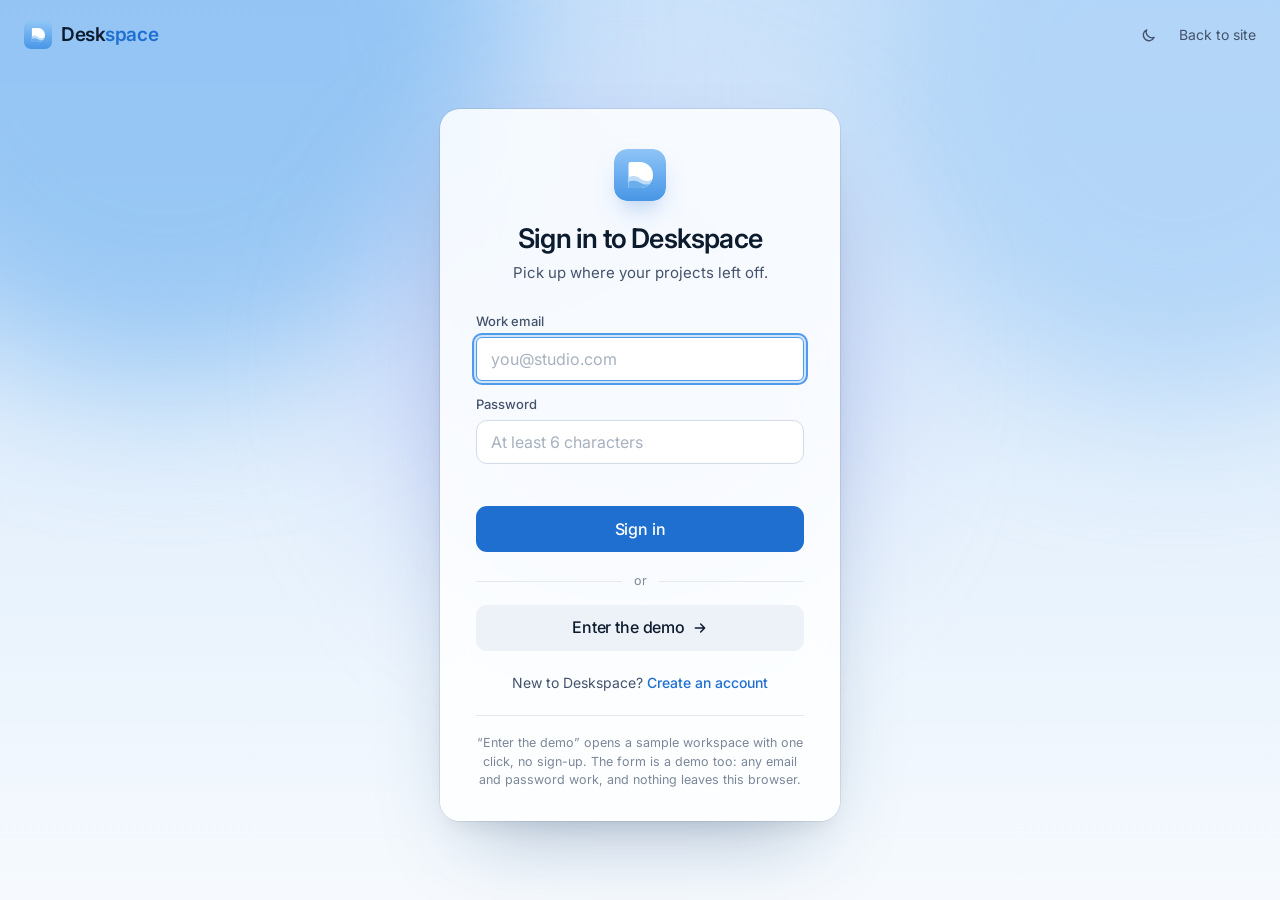
==== app.html @ 78392346 "Landing: spotlight finale, darker cleaner intro, soft cursor circle on every page Co-Authored-By: Cl" ====
<!doctype html>
<html lang="en">
<head>
<meta charset="utf-8">
<meta name="viewport" content="width=device-width, initial-scale=1">
<title>Deskspace</title>
<meta name="theme-color" content="#f3f6fa">
<link rel="preconnect" href="https://fonts.googleapis.com">
<link rel="preconnect" href="https://fonts.gstatic.com" crossorigin>
<link href="https://fonts.googleapis.com/css2?family=Inter:wght@400;500;600&display=swap" rel="stylesheet">
<script src="js/cursor.js?v=v12-11151500" defer></script>
<script src="js/theme.js?v=v12-11151500"></script>
<link rel="stylesheet" href="css/base.css?v=v12-11151500">
<link rel="stylesheet" href="css/app.css?v=v12-11151500">
</head>
<body>
<svg width="0" height="0" style="position:absolute" aria-hidden="true">
  <symbol id="mark" viewBox="0 0 40 40">
    <linearGradient id="mark-g" x1="0" y1="0" x2="0" y2="1"><stop offset="0" stop-color="#8fc5f7"/><stop offset="1" stop-color="#4896e6"/></linearGradient>
    <rect width="40" height="40" rx="10" fill="url(#mark-g)"/>
    <clipPath id="mark-d"><path d="M13 10h7a10 10 0 0 1 0 20h-9V12a2 2 0 0 1 2-2z"/></clipPath>
    <g clip-path="url(#mark-d)">
      <rect x="9" y="8" width="24" height="24" fill="#fff"/>
      <path d="M9 23.5c3.5-3.4 7.5-3.4 11-.8s7.5 2.8 12-1.2V32H9z" fill="#bcdcfa"/>
      <path d="M9 26.5c3.5-2.6 7.5-2.6 11-.6s7.5 2.2 12-1V32H9z" fill="#6aaeee"/>
    </g>
  </symbol>
</svg>

<div class="app" id="app">
  <aside class="side" id="side" aria-label="Sidebar"></aside>
  <div class="main">
    <header class="top" id="top"></header>
    <main class="view" id="view"></main>
  </div>
</div>
<div id="layer"></div>
<div class="toast" id="toast" role="status"></div>
<input type="file" id="picker" multiple hidden>

<script src="js/app.js?v=v12-11151500"></script>
</body>
</html>
---- css/base.css ----
/* Deskspace — shared tokens (light + dark), reset, buttons, logo, moving background */
:root {
  color-scheme: light;
  /* ink */
  --ink: #0d1b2f;
  --ink-2: #44536b;
  --muted: #7a8799;
  --faint: #a7b1c0;
  /* surfaces */
  --bg: #ffffff;
  --bg-soft: #f5f8fc;
  --surface: #ffffff;
  --sidebar: #f3f6fa;
  --fill: #edf2f8;
  --fill-hover: #e2e9f2;
  --hover: rgba(13, 27, 47, 0.05);
  --sel: rgba(13, 27, 47, 0.08);
  --line: #e4e9f0;
  --line-2: #d2dbe7;
  --hair: rgba(13, 27, 47, 0.08);
  --tick: #cbd6e4;
  --glass: rgba(255, 255, 255, 0.86);
  --glass-nav: rgba(255, 255, 255, 0.8);
  --pop: rgba(255, 255, 255, 0.97);
  --scrim: rgba(13, 27, 47, 0.28);
  --film: #0b1626;
  --toast-bg: rgba(13, 27, 47, 0.92);
  --toast-ink: #ffffff;
  --toast-ok: #7fe0b0;
  /* baby blue scale */
  --sky-50: #f2f8fe;
  --sky-100: #e6f1fc;
  --sky-200: #d2e6fa;
  --sky-300: #add3f7;
  --sky-400: #7fb9f1;
  --sky-500: #4f9ce8;
  /* --blue: links, labels and thin accents. --accent: filled buttons (baby blue, dark text). */
  --blue: #1f6fd0;
  --blue-hover: #195fb6;
  --accent: #1f6fd0;
  --accent-hover: #195fb6;
  --on-accent: #ffffff;
  --ring: rgba(79, 156, 232, 0.24);
  /* status */
  --green: #15845a;
  --green-bg: #e3f4ec;
  --green-line: #b4e2cc;
  --green-solid: #17936a;
  --on-green: #ffffff;
  --red: #c43c3c;
  --red-bg: #fcebea;
  --amber: #9a6400;
  --amber-bg: #fcf2dc;
  /* moving background */
  --grad-a: #cbe2fa;
  --grad-b: #e2effc;
  --grad-c: #f6fafe;
  --blob-1: rgba(111, 177, 240, 0.6);
  --blob-2: rgba(173, 211, 247, 0.85);
  --blob-3: rgba(188, 198, 250, 0.55);

  --radius: 12px;
  --font: -apple-system, BlinkMacSystemFont, "SF Pro Text", "SF Pro Display", "Inter", "Segoe UI", Roboto, "Helvetica Neue", sans-serif;
  --mono: "SF Mono", ui-monospace, Menlo, Consolas, monospace;
  --ease: cubic-bezier(0.2, 0.8, 0.2, 1);
  --shadow-sm: 0 1px 2px rgba(13, 27, 47, 0.05);
  --shadow: 0 12px 32px -12px rgba(13, 27, 47, 0.18), 0 2px 6px rgba(13, 27, 47, 0.05);
  --shadow-lg: 0 40px 80px -32px rgba(23, 62, 112, 0.35), 0 12px 28px -12px rgba(13, 27, 47, 0.12);
}

:root[data-theme="dark"] {
  color-scheme: dark;
  --ink: #eef4fb;
  --ink-2: #b2bfd1;
  --muted: #91a0b6;
  --faint: #66748c;
  --bg: #111a28;
  --bg-soft: #162131;
  --surface: #1c293c;
  --sidebar: #0e1622;
  --fill: rgba(255, 255, 255, 0.07);
  --fill-hover: rgba(255, 255, 255, 0.12);
  --hover: rgba(255, 255, 255, 0.05);
  --sel: rgba(255, 255, 255, 0.09);
  --line: rgba(255, 255, 255, 0.08);
  --line-2: rgba(255, 255, 255, 0.15);
  --hair: rgba(255, 255, 255, 0.09);
  --tick: #3a4a61;
  --glass: rgba(28, 41, 60, 0.82);
  --glass-nav: rgba(17, 26, 40, 0.74);
  --pop: rgba(34, 48, 69, 0.97);
  --scrim: rgba(4, 9, 16, 0.6);
  --film: #0b121c;
  --toast-bg: rgba(238, 244, 251, 0.96);
  --toast-ink: #0d1b2f;
  --toast-ok: #15845a;
  --sky-50: #1a2b43;
  --sky-100: #213653;
  --sky-200: #2b4669;
  --sky-300: #426c9c;
  --sky-400: #70abe6;
  --sky-500: #84bef4;
  --blue: #a3d0fa;
  --blue-hover: #c4e1fc;
  --accent: #a8d3fa;
  --accent-hover: #c6e2fc;
  --on-accent: #051323;
  --ring: rgba(147, 200, 248, 0.26);
  --green: #62d5a5;
  --green-bg: rgba(98, 213, 165, 0.13);
  --green-line: rgba(98, 213, 165, 0.36);
  --green-solid: #4cc795;
  --on-green: #04150e;
  --red: #f39090;
  --red-bg: rgba(243, 144, 144, 0.13);
  --amber: #f0c36a;
  --amber-bg: rgba(240, 195, 106, 0.13);
  --grad-a: #1c3557;
  --grad-b: #15253b;
  --grad-c: #111a28;
  --blob-1: rgba(132, 190, 244, 0.34);
  --blob-2: rgba(74, 132, 208, 0.36);
  --blob-3: rgba(128, 138, 232, 0.22);
  --shadow-sm: 0 1px 2px rgba(0, 0, 0, 0.4);
  --shadow: 0 16px 36px -14px rgba(0, 0, 0, 0.7), 0 2px 6px rgba(0, 0, 0, 0.3);
  --shadow-lg: 0 44px 90px -30px rgba(0, 0, 0, 0.85), 0 0 60px -20px rgba(116, 180, 241, 0.22);
}

*, *::before, *::after { box-sizing: border-box; }
html { -webkit-text-size-adjust: 100%; }
body {
  margin: 0;
  background: var(--bg);
  color: var(--ink);
  font-family: var(--font);
  font-size: 17px;
  line-height: 1.47;
  -webkit-font-smoothing: antialiased;
  -moz-osx-font-smoothing: grayscale;
  text-rendering: optimizeLegibility;
}
html.theming, html.theming * { transition: background-color 0.35s ease, color 0.35s ease, border-color 0.35s ease, box-shadow 0.35s ease, fill 0.35s ease, stroke 0.35s ease !important; }
img, video, svg { display: block; max-width: 100%; }
a { color: inherit; text-decoration: none; }
button, input, textarea, select { font: inherit; color: inherit; }
button { cursor: pointer; background: none; border: 0; padding: 0; }
h1, h2, h3, h4, p { margin: 0; }
ul { margin: 0; padding: 0; list-style: none; }
:focus-visible { outline: 2px solid var(--sky-500); outline-offset: 2px; border-radius: 6px; }
::selection { background: var(--sky-300); color: var(--ink); }

/* Logo */
.logo { display: inline-flex; align-items: center; gap: 9px; font-weight: 600; letter-spacing: -0.022em; font-size: 19px; color: var(--ink); }
.logo svg { width: 28px; height: 28px; flex: none; transition: transform 0.5s var(--ease); }
a.logo:hover svg { transform: rotate(-8deg) scale(1.06); }
.logo .space { color: var(--blue); }

/* Buttons */
.btn {
  display: inline-flex; align-items: center; justify-content: center; gap: 7px;
  height: 40px; padding: 0 18px; border-radius: 980px;
  font-weight: 500; font-size: 15px; letter-spacing: -0.01em; white-space: nowrap;
  transition: background 0.2s ease, color 0.2s ease, transform 0.25s var(--ease), box-shadow 0.25s ease;
}
.btn svg { width: 15px; height: 15px; transition: transform 0.25s var(--ease); }
.btn:hover { transform: translateY(-1px); }
.btn:active { transform: translateY(0) scale(0.98); }
.btn-primary { background: var(--accent); color: var(--on-accent); }
.btn-primary:hover { background: var(--accent-hover); box-shadow: 0 8px 20px -8px var(--sky-500); }
.btn-ghost { background: var(--fill); color: var(--ink); }
.btn-ghost:hover { background: var(--fill-hover); }
.btn-outline { box-shadow: inset 0 0 0 1px var(--line-2); color: var(--ink); background: var(--surface); }
.btn-outline:hover { background: var(--bg-soft); }
.btn-green { background: var(--green-solid); color: var(--on-green); }
.btn-green:hover { filter: brightness(1.07); }
.btn-danger { background: var(--red-bg); color: var(--red); }
.btn-danger:hover { filter: brightness(0.96) saturate(1.3); }
.btn-lg { height: 48px; padding: 0 26px; font-size: 17px; }
.btn-sm { height: 30px; padding: 0 12px; font-size: 13px; }
.btn[disabled] { opacity: 0.5; cursor: default; transform: none; }
.link { color: var(--blue); font-weight: 500; display: inline-flex; align-items: center; gap: 4px; }
.link svg { width: 14px; height: 14px; transition: transform 0.25s var(--ease); }
.link:hover svg { transform: translateX(4px); }

/* Theme switch */
.theme-btn { width: 34px; height: 34px; border-radius: 50%; display: grid; place-items: center; color: var(--ink-2); flex: none; transition: background 0.2s, color 0.2s; }
.theme-btn:hover { background: var(--hover); color: var(--ink); }
.theme-btn svg { width: 17px; height: 17px; grid-area: 1 / 1; transition: transform 0.5s var(--ease), opacity 0.3s; }
:root:not([data-theme="dark"]) .theme-btn .sun { opacity: 0; transform: rotate(90deg) scale(0.4); }
:root[data-theme="dark"] .theme-btn .moon { opacity: 0; transform: rotate(-90deg) scale(0.4); }

/* Status pills */
.pill {
  display: inline-flex; align-items: center; gap: 6px;
  height: 21px; padding: 0 8px; border-radius: 6px;
  font-size: 11.5px; font-weight: 600; white-space: nowrap; letter-spacing: 0;
  background: var(--fill); color: var(--ink-2);
}
.pill::before { content: ""; width: 6px; height: 6px; border-radius: 50%; background: currentColor; }
.pill.review { background: var(--sky-100); color: var(--blue); }
.pill.approved { background: var(--green-bg); color: var(--green); }
.pill.changes { background: var(--red-bg); color: var(--red); }
.pill.draft { background: var(--fill); color: var(--ink-2); }

.tc {
  font-family: var(--mono); font-size: 11px; font-weight: 600;
  padding: 2px 6px; border-radius: 5px;
  background: var(--sky-100); color: var(--blue);
}

/* Moving gradient background */
.aurora { position: absolute; inset: 0; overflow: hidden; pointer-events: none; z-index: 0; background: linear-gradient(180deg, var(--grad-a) 0%, var(--grad-b) 48%, var(--grad-c) 100%); }
.aurora i { position: absolute; border-radius: 50%; filter: blur(72px); will-change: transform; }
.aurora i:nth-child(1) { width: 54vmax; height: 54vmax; left: -14%; top: -34%; background: var(--blob-1); animation: drift-a 19s ease-in-out infinite alternate; }
.aurora i:nth-child(2) { width: 48vmax; height: 48vmax; right: -16%; top: -24%; background: var(--blob-2); animation: drift-b 23s ease-in-out infinite alternate; }
.aurora i:nth-child(3) { width: 38vmax; height: 38vmax; left: 30%; top: 14%; background: var(--blob-3); animation: drift-c 27s ease-in-out infinite alternate; }
.aurora::after { content: ""; position: absolute; left: 0; right: 0; bottom: 0; height: 42%; background: linear-gradient(180deg, transparent, var(--bg)); }
.aurora.flat::after { display: none; }
@keyframes drift-a { from { transform: translate3d(0, 0, 0) scale(1); } to { transform: translate3d(26%, 18%, 0) scale(1.18); } }
@keyframes drift-b { from { transform: translate3d(0, 0, 0) scale(1.1); } to { transform: translate3d(-30%, 24%, 0) scale(0.9); } }
@keyframes drift-c { from { transform: translate3d(-18%, 6%, 0) scale(0.9); } to { transform: translate3d(22%, -20%, 0) scale(1.2); } }
@media (prefers-reduced-motion: reduce) {
  .aurora i { animation: none; }
  .btn:hover, a.logo:hover svg { transform: none; }
}
---- css/app.css ----
/* Deskspace — app (light, macOS-style) */
html, body { height: 100%; }
body { overflow: hidden; font-size: 13px; line-height: 1.4; background: var(--app-bg); background-attachment: fixed; }
h1, h2, h3 { font-weight: 600; }

.app { display: grid; grid-template-columns: 236px 1fr; height: 100vh; height: 100dvh; transition: grid-template-columns 0.24s cubic-bezier(0.3, 0.7, 0.2, 1); }
.app.collapsed { grid-template-columns: 60px 1fr; }
.app .btn { border-radius: 8px; font-size: 13px; height: 32px; padding: 0 12px; font-weight: 500; }
.app .btn svg { width: 14px; height: 14px; }
.app .btn-sm { height: 28px; padding: 0 10px; font-size: 12.5px; }

/* ---------- Sidebar ---------- */
.side { display: flex; flex-direction: column; gap: 1px; padding: 12px 10px 10px; border-right: 1px solid var(--line); background: var(--sidebar); min-width: 0; overflow: hidden auto; scrollbar-width: none; }
.side-top { display: flex; align-items: center; justify-content: space-between; padding: 0 2px 12px 6px; }
.side .logo { font-size: 16px; gap: 8px; white-space: nowrap; }
.side .logo svg { width: 24px; height: 24px; }
.icon-btn { width: 28px; height: 28px; border-radius: 7px; display: grid; place-items: center; color: var(--muted); flex: none; }
.icon-btn:hover { background: var(--hover); color: var(--ink); }
.icon-btn svg { width: 16px; height: 16px; }

.ws { position: relative; margin-bottom: 10px; }
.ws-btn { width: 100%; display: flex; align-items: center; gap: 9px; padding: 6px 7px; border-radius: 9px; background: var(--surface); box-shadow: 0 0 0 1px var(--line), var(--shadow-sm); text-align: left; }
.ws-btn:hover { box-shadow: 0 0 0 1px var(--line-2), var(--shadow-sm); }
.ws-ic { width: 26px; height: 26px; border-radius: 7px; display: grid; place-items: center; font-weight: 600; font-size: 12.5px; color: #fff; background: var(--sky-500); flex: none; }
.ws-ic.f { background: #6c7fd8; }
.ws-btn b { display: block; font-size: 13px; font-weight: 600; white-space: nowrap; overflow: hidden; text-overflow: ellipsis; }
.ws-btn small { display: block; font-size: 11px; color: var(--muted); white-space: nowrap; }
.ws-btn > span:not(.ws-ic) { min-width: 0; flex: 1; }
.ws-btn > svg { width: 13px; height: 13px; color: var(--muted); flex: none; }
.menu { position: absolute; z-index: 30; left: 0; width: 232px; padding: 6px; border-radius: 11px; background: var(--pop); backdrop-filter: blur(20px); -webkit-backdrop-filter: blur(20px); box-shadow: var(--shadow), 0 0 0 1px var(--hair); }
.ws-menu { top: calc(100% + 6px); }
.menu header { display: flex; justify-content: space-between; align-items: center; padding: 5px 8px 7px; font-size: 11px; color: var(--muted); font-weight: 600; }
.menu header span { padding: 1px 7px; border-radius: 5px; background: var(--sky-100); color: var(--blue); }
.ws-opt { width: 100%; display: flex; align-items: center; gap: 9px; padding: 6px 7px; border-radius: 7px; text-align: left; }
.ws-opt:hover { background: var(--hover); }
.ws-opt b { display: block; font-size: 13px; font-weight: 600; }
.ws-opt small { color: var(--muted); font-size: 11.5px; }
.ws-opt > svg { margin-left: auto; width: 14px; height: 14px; color: var(--blue); }

.nav-item { display: flex; align-items: center; gap: 9px; width: 100%; height: 30px; padding: 0 8px; border-radius: 7px; color: var(--ink-2); font-size: 13px; font-weight: 500; text-align: left; white-space: nowrap; flex: none; }
.nav-item svg { width: 16px; height: 16px; flex: none; color: var(--blue); }
.nav-item:hover { background: var(--hover); color: var(--ink); }
.nav-item.on { background: var(--sel); color: var(--ink); }
.nav-item .count { margin-left: auto; font-size: 11.5px; color: var(--muted); font-weight: 400; font-variant-numeric: tabular-nums; }
.nav-item .dot { width: 7px; height: 7px; border-radius: 50%; margin: 0 4.5px; flex: none; }
.side-label { padding: 16px 8px 5px; font-size: 11px; color: var(--muted); font-weight: 600; white-space: nowrap; }

.side-foot { margin-top: auto; padding-top: 14px; }
.storage { padding: 0 8px 12px; }
.storage b { font-size: 11.5px; font-weight: 600; color: var(--ink-2); }
.meter { height: 4px; border-radius: 4px; background: var(--fill-hover); margin: 7px 0 5px; overflow: hidden; }
.meter i { display: block; height: 100%; border-radius: 4px; background: var(--sky-500); }
.storage small { font-size: 11px; color: var(--muted); display: block; white-space: nowrap; }
.acct { position: relative; border-top: 1px solid var(--line); padding-top: 8px; }
.acct-btn { width: 100%; display: flex; align-items: center; gap: 9px; padding: 6px 7px; border-radius: 9px; text-align: left; }
.acct-btn:hover, .acct-btn[aria-expanded="true"] { background: var(--hover); }
.acct-btn > span:not(.av) { min-width: 0; flex: 1; }
.acct-btn b { display: block; font-size: 13px; font-weight: 600; white-space: nowrap; overflow: hidden; text-overflow: ellipsis; }
.acct-btn small { display: block; font-size: 11px; color: var(--muted); white-space: nowrap; overflow: hidden; text-overflow: ellipsis; }
.acct-btn > svg { width: 13px; height: 13px; color: var(--muted); flex: none; }
.acct-menu { bottom: calc(100% + 4px); }
.acct-menu a, .acct-menu button { display: block; width: 100%; padding: 6px 9px; border-radius: 7px; text-align: left; font-size: 13px; color: var(--ink); }
.acct-menu a:hover, .acct-menu button:hover { background: var(--accent); color: var(--on-accent); }
.acct-menu hr { border: 0; border-top: 1px solid var(--line); margin: 5px 3px; }

.app.collapsed .side .logo span, .app.collapsed .ws-btn > span:not(.ws-ic), .app.collapsed .ws-btn > svg, .app.collapsed .nav-item > span:not(.dot), .app.collapsed .side-label, .app.collapsed .storage, .app.collapsed .acct-btn > span:not(.av), .app.collapsed .acct-btn > svg { display: none; }
.app.collapsed .side { padding-left: 8px; padding-right: 8px; }
.app.collapsed .side-top { flex-direction: column; gap: 8px; padding: 0 0 10px; }
.app.collapsed .ws-btn, .app.collapsed .acct-btn { justify-content: center; padding: 6px 0; }
.app.collapsed .ws-btn { box-shadow: none; background: none; }
.app.collapsed .nav-item { justify-content: center; padding: 0; }
.app.collapsed .menu { width: 220px; }

/* ---------- Main ---------- */
.main { display: flex; flex-direction: column; min-width: 0; min-height: 0; position: relative; }
.top { display: flex; align-items: center; gap: 10px; height: 52px; padding: 0 20px; border-bottom: 1px solid var(--line); flex: none; background: var(--glass); }
.top .menu-btn { display: none; }
.crumb { min-width: 0; }
.crumb b { display: block; font-size: 14px; font-weight: 600; letter-spacing: -0.01em; white-space: nowrap; overflow: hidden; text-overflow: ellipsis; }
.crumb small { display: block; font-size: 11.5px; color: var(--muted); white-space: nowrap; overflow: hidden; text-overflow: ellipsis; }
.top .sp { flex: 1; }
.search { display: flex; align-items: center; gap: 7px; height: 30px; padding: 0 10px; width: 220px; border-radius: 8px; background: var(--fill); color: var(--muted); }
.search:focus-within { background: var(--surface); box-shadow: 0 0 0 1px var(--sky-400), 0 0 0 4px var(--ring); }
.search svg { width: 14px; height: 14px; flex: none; }
.search input { flex: 1; min-width: 0; background: none; border: 0; outline: 0; font-size: 13px; color: var(--ink); }
.search input::placeholder { color: var(--muted); }
.view { flex: 1; overflow-y: auto; padding: 24px 24px 48px; min-height: 0; }
.view h1 { font-size: 22px; letter-spacing: -0.025em; }
.view-head { display: flex; align-items: center; gap: 12px; margin-bottom: 18px; flex-wrap: wrap; }
.view-head .sp { flex: 1; }
.view-head small { color: var(--muted); font-size: 12.5px; }
.sub-h { font-size: 13px; font-weight: 600; margin: 0 0 12px; display: flex; justify-content: space-between; align-items: center; }
.sub-h small { font-weight: 400; color: var(--muted); font-size: 12px; }

.card { border-radius: var(--radius); background: var(--surface); box-shadow: 0 0 0 1px var(--line), var(--shadow-sm); }
.pad { padding: 16px; }

/* Project cards */
.pgrid { display: grid; grid-template-columns: repeat(auto-fill, minmax(248px, 1fr)); gap: 16px; }
.pcard { position: relative; overflow: hidden; text-align: left; display: flex; flex-direction: column; transition: box-shadow 0.18s; }
.pcard:hover { box-shadow: 0 0 0 1px var(--line-2), var(--shadow); }
.pcard .thumb { position: relative; flex: none; width: 100%; aspect-ratio: 16 / 9; background: var(--bg-soft); overflow: hidden; }
.pcard .thumb img { width: 100%; height: 100%; object-fit: cover; }
.pcard .pill, .fcard .pill { position: absolute; top: 8px; background-color: var(--surface); box-shadow: 0 1px 3px rgba(13, 27, 47, 0.2); }
.pcard .pill { left: 8px; }
.pcard .body { display: block; padding: 12px 14px 0; }
.pcard .body b { display: block; font-size: 14px; font-weight: 600; letter-spacing: -0.01em; }
.pcard .body small { color: var(--muted); font-size: 12px; }
.pcard .next { margin: 12px 14px 0; padding: 10px 0 12px; border-top: 1px solid var(--line); display: flex; justify-content: space-between; align-items: center; font-size: 12px; font-weight: 500; color: var(--ink-2); }
.pcard .next.review { color: var(--blue); }
.pcard .next.approved { color: var(--green); }
.pcard .next.changes { color: var(--red); }
.pcard .next span:last-child { color: var(--muted); font-weight: 400; }
.ph { width: 100%; height: 100%; display: grid; place-items: center; color: var(--faint); background: var(--bg-soft); }
.ph svg { width: 28px; height: 28px; }

/* Home */
.home-grid { display: grid; grid-template-columns: 300px 1fr; gap: 16px; margin-top: 16px; align-items: start; }
.home-grid > div:first-child { display: flex; flex-direction: column; gap: 16px; }
.ring { display: flex; align-items: center; gap: 14px; }
.ring svg { width: 64px; height: 64px; flex: none; }
.ring .trk { stroke: var(--fill-hover); }
.ring .val { stroke: var(--sky-500); }
.ring text { fill: var(--ink); font-size: 13px; font-weight: 600; }
.ring b { font-size: 14px; font-weight: 600; }
.ring small { display: block; color: var(--muted); font-size: 12px; }
.avs { display: flex; margin: 2px 0 10px; }
.avs .av { margin-right: -6px; box-shadow: 0 0 0 2px var(--surface); }
.av { width: 26px; height: 26px; border-radius: 50%; display: inline-grid; place-items: center; font-size: 11px; font-weight: 600; color: #fff; background: var(--sky-500); flex: none; }
.av.sm { width: 20px; height: 20px; font-size: 10px; }
.av.lg { width: 56px; height: 56px; font-size: 22px; }
.av.c1 { background: #6c7fd8; } .av.c2 { background: #e3a43a; } .av.c3 { background: #3db389; } .av.c4 { background: #e07a6c; } .av.c5 { background: #5aa7b8; }
.muted { color: var(--muted); font-size: 12px; }
.act { display: flex; flex-direction: column; }
.act li { display: flex; gap: 10px; padding: 10px 0; border-top: 1px solid var(--line); font-size: 13px; }
.act li:first-child { border-top: 0; padding-top: 2px; }
.act li:last-child { padding-bottom: 2px; }
.act b { font-weight: 600; }
.act small { display: block; color: var(--muted); font-size: 11.5px; }
.empty { padding: 48px 20px; text-align: center; color: var(--muted); border: 1px dashed var(--line-2); border-radius: var(--radius); }
.empty b { display: block; color: var(--ink); font-size: 15px; font-weight: 600; margin-bottom: 4px; }
.empty .btn { margin-top: 16px; }

/* Project page */
.tabs { display: flex; gap: 22px; border-bottom: 1px solid var(--line); margin-bottom: 16px; overflow-x: auto; scrollbar-width: none; }
.tab { padding: 9px 0; font-size: 13px; font-weight: 500; color: var(--muted); border-bottom: 2px solid transparent; margin-bottom: -1px; white-space: nowrap; }
.tab:hover { color: var(--ink); }
.tab.on { color: var(--ink); border-bottom-color: var(--blue); }
.tab .n { font-size: 11px; margin-left: 5px; color: var(--muted); font-weight: 400; }
.chips { display: flex; gap: 6px; margin-bottom: 14px; flex-wrap: wrap; }
.chip { display: inline-flex; align-items: center; gap: 6px; height: 28px; padding: 0 10px; border-radius: 7px; background: var(--fill); font-size: 12.5px; font-weight: 500; color: var(--ink-2); }
.chip:hover { background: var(--fill-hover); }
.chip.on { background: var(--sky-100); color: var(--blue); }
.chip svg { width: 13px; height: 13px; }
.chip em { font-style: normal; opacity: 0.7; font-weight: 400; }
.fgrid { display: grid; grid-template-columns: repeat(auto-fill, minmax(204px, 1fr)); gap: 14px; }
.fcard { display: flex; flex-direction: column; text-align: left; overflow: hidden; transition: box-shadow 0.18s; }
.fcard:hover { box-shadow: 0 0 0 1px var(--sky-400), var(--shadow); }
.fcard .thumb { position: relative; flex: none; width: 100%; aspect-ratio: 16 / 9; background: var(--bg-soft); overflow: hidden; }
.fcard .thumb img { width: 100%; height: 100%; object-fit: cover; }
.fcard .dur { position: absolute; left: 7px; bottom: 7px; font-family: var(--mono); font-size: 10px; font-weight: 600; color: #fff; padding: 2px 5px; border-radius: 4px; background: rgba(13, 27, 47, 0.72); }
.fcard .cmt { position: absolute; right: 7px; bottom: 7px; display: inline-flex; align-items: center; gap: 4px; font-size: 10.5px; font-weight: 600; color: var(--on-accent); padding: 2px 6px; border-radius: 4px; background: var(--accent); }
.fcard .cmt svg { width: 10px; height: 10px; }
.fcard .pill { right: 7px; top: 7px; }
.fcard .meta { display: block; padding: 9px 11px 11px; min-width: 0; }
.fcard .meta b { display: block; font-size: 12.5px; font-weight: 600; white-space: nowrap; overflow: hidden; text-overflow: ellipsis; }
.fcard .meta small { color: var(--muted); font-size: 11px; }
.drop { margin-top: 16px; padding: 22px; text-align: center; border-radius: var(--radius); border: 1px dashed var(--line-2); color: var(--muted); font-size: 13px; transition: border-color 0.15s, background 0.15s; }
.drop.over { border-color: var(--sky-500); background: var(--sky-50); color: var(--ink); }

/* Lists */
.list { display: flex; flex-direction: column; overflow: hidden; }
.row { display: flex; align-items: center; gap: 12px; padding: 10px 14px; border-top: 1px solid var(--line); text-align: left; width: 100%; font-size: 13px; }
.row:first-child { border-top: 0; }
button.row:hover { background: var(--bg-soft); }
.row img, .row .ph { width: 72px; height: 42px; border-radius: 6px; object-fit: cover; flex: none; }
.row .ph svg { width: 18px; height: 18px; }
.row .grow { flex: 1; min-width: 0; }
.row .grow b { display: block; font-weight: 500; white-space: nowrap; overflow: hidden; text-overflow: ellipsis; }
.row .grow small { color: var(--muted); font-size: 12px; }
.row.done .grow b { text-decoration: line-through; color: var(--muted); }
.check { width: 18px; height: 18px; border-radius: 50%; box-shadow: inset 0 0 0 1.5px var(--line-2); display: grid; place-items: center; flex: none; color: transparent; }
.check.on { background: var(--accent); box-shadow: none; color: var(--on-accent); }
.check svg { width: 11px; height: 11px; }
.add { display: flex; gap: 8px; padding: 10px 14px; border-top: 1px solid var(--line); background: var(--bg-soft); }
.input { flex: 1; min-width: 0; height: 32px; padding: 0 10px; border-radius: 8px; background: var(--surface); border: 1px solid var(--line-2); outline: 0; font-size: 13px; }
.input::placeholder { color: var(--faint); }
.input:focus { border-color: var(--sky-500); box-shadow: 0 0 0 4px var(--ring); }

/* Account */
.narrow { max-width: 640px; }
.profile { display: flex; align-items: center; gap: 16px; margin-bottom: 22px; }
.profile h1 { font-size: 22px; }
.profile small { color: var(--muted); font-size: 13px; }
.group { margin-bottom: 22px; }
.group > h2 { font-size: 13px; font-weight: 600; margin: 0 0 8px 2px; }
.fields { display: grid; grid-template-columns: 1fr 1fr; gap: 12px; padding: 16px; }
.fields label { display: block; font-size: 12px; font-weight: 500; color: var(--ink-2); margin-bottom: 5px; }
.fields .input { width: 100%; height: 34px; }
.fields .foot { grid-column: 1 / -1; display: flex; justify-content: flex-end; }
.kv { display: flex; align-items: center; justify-content: space-between; gap: 12px; padding: 12px 16px; border-top: 1px solid var(--line); }
.kv:first-child { border-top: 0; }
.kv b { font-weight: 500; display: block; }
.kv small { color: var(--muted); font-size: 12px; }
.kv .meter { width: 160px; margin: 0; }

/* ---------- Review ---------- */
.rv-layout { display: grid; grid-template-columns: 1fr 320px; height: 100%; min-height: 0; }
.view.flush { padding: 0; overflow: hidden; }
.rv-main { padding: 16px 24px 24px; overflow-y: auto; min-width: 0; }
.rv-bar { display: flex; align-items: center; gap: 10px; margin-bottom: 14px; flex-wrap: wrap; }
.rv-bar .sp { flex: 1; }
.rv-bar small { color: var(--muted); }
.seg { display: inline-flex; padding: 2px; border-radius: 8px; background: var(--fill); }
.seg button { height: 24px; padding: 0 10px; border-radius: 6px; font-size: 12px; font-weight: 500; color: var(--ink-2); font-family: var(--mono); }
.seg.txt button { font-family: var(--font); }
.seg button.on { background: var(--surface); color: var(--ink); box-shadow: 0 1px 2px rgba(13, 27, 47, 0.16), 0 0 0 0.5px var(--hair); }
.player { position: relative; border-radius: 12px; overflow: hidden; background: #0b1220; aspect-ratio: 16 / 9; max-height: 58vh; margin: 0 auto; }
.player img { width: 100%; height: 100%; object-fit: cover; transition: transform 0.6s linear; }
.player.playing img { transform: scale(1.03); }
.player .big-play { position: absolute; inset: 0; display: grid; place-items: center; color: #fff; }
.player .big-play span { width: 60px; height: 60px; border-radius: 50%; display: grid; place-items: center; background: rgba(13, 27, 47, 0.5); backdrop-filter: blur(10px); -webkit-backdrop-filter: blur(10px); transition: opacity 0.2s; }
.player .big-play svg { width: 22px; height: 22px; margin-left: 3px; }
.player.playing .big-play span { opacity: 0; }
.transport { display: flex; align-items: center; gap: 12px; margin-top: 12px; }
.play-btn { width: 32px; height: 32px; border-radius: 50%; background: var(--ink); color: var(--bg); display: grid; place-items: center; flex: none; }
.play-btn svg { width: 13px; height: 13px; }
.time { font-family: var(--mono); font-size: 11.5px; font-weight: 500; color: var(--ink-2); flex: none; }
.scrub { position: relative; flex: 1; height: 32px; cursor: pointer; touch-action: none; }
.scrub .wave { position: absolute; inset: 8px 0; background: repeating-linear-gradient(90deg, var(--tick) 0 2px, transparent 2px 5px); }
.scrub .fillw { position: absolute; left: 0; top: 8px; bottom: 8px; background: repeating-linear-gradient(90deg, var(--blue) 0 2px, var(--surface) 2px 5px); }
.scrub .pin { position: absolute; top: 2px; bottom: 2px; width: 2px; margin-left: -1px; background: var(--ink); border-radius: 2px; }
.scrub .mk { position: absolute; top: -1px; width: 9px; height: 9px; margin-left: -4.5px; border-radius: 50%; background: var(--blue); box-shadow: 0 0 0 2px var(--surface); }
.scrub .mk.a { background: #3db389; }
.scrub .mk.ok { opacity: 0.4; }
.strip { display: flex; gap: 6px; margin-top: 12px; }
.strip button { position: relative; height: 44px; border-radius: 7px; overflow: hidden; min-width: 0; opacity: 0.7; transition: opacity 0.15s; }
.strip button:hover { opacity: 1; }
.strip button.on { opacity: 1; box-shadow: 0 0 0 2px var(--surface), 0 0 0 4px var(--blue); }
.strip img { width: 100%; height: 100%; object-fit: cover; }
.strip span { position: absolute; left: 5px; bottom: 4px; font-family: var(--mono); font-size: 10px; font-weight: 600; color: #fff; padding: 1px 5px; border-radius: 4px; background: rgba(13, 27, 47, 0.72); white-space: nowrap; }

.fb { display: flex; flex-direction: column; border-left: 1px solid var(--line); background: var(--bg-soft); min-height: 0; min-width: 0; }
.fb-head { display: flex; align-items: center; justify-content: space-between; padding: 14px 16px 10px; font-weight: 600; font-size: 14px; }
.fb-head span { font-weight: 400; color: var(--muted); font-size: 12px; }
.fb-as { padding: 0 16px 12px; display: flex; align-items: center; justify-content: space-between; gap: 10px; font-size: 12px; color: var(--muted); border-bottom: 1px solid var(--line); }
.fb-list { flex: 1; overflow-y: auto; padding: 12px; display: flex; flex-direction: column; gap: 8px; min-height: 80px; }
.cm { padding: 10px 12px; border-radius: 10px; background: var(--surface); box-shadow: 0 0 0 1px var(--line); font-size: 13px; color: var(--ink-2); text-align: left; width: 100%; transition: box-shadow 0.15s; flex: none; }
button.cm:hover { box-shadow: 0 0 0 1px var(--line-2), var(--shadow-sm); }
.cm.hot { background: var(--sky-50); box-shadow: 0 0 0 1.5px var(--sky-400); }
.cm header { display: flex; align-items: center; gap: 7px; margin-bottom: 5px; font-size: 12.5px; color: var(--ink); font-weight: 600; }
.cm header em { font-style: normal; color: var(--muted); font-weight: 400; }
.cm header .tc { margin-left: auto; }
.cm .ok { display: flex; align-items: center; gap: 5px; margin-top: 6px; color: var(--green); font-weight: 600; font-size: 11.5px; }
.cm .ok svg { width: 12px; height: 12px; }
.cm .vtag { font-family: var(--mono); font-size: 10.5px; color: var(--muted); font-weight: 400; }
.fb-empty { color: var(--muted); font-size: 12.5px; text-align: center; padding: 30px 10px; }
.fb-foot { padding: 12px; border-top: 1px solid var(--line); display: flex; flex-direction: column; gap: 8px; background: var(--surface); }
.cbox { display: flex; align-items: center; gap: 6px; padding: 3px 3px 3px 10px; border-radius: 9px; background: var(--surface); border: 1px solid var(--line-2); }
.cbox:focus-within { border-color: var(--sky-500); box-shadow: 0 0 0 4px var(--ring); }
.cbox input { flex: 1; min-width: 0; background: none; border: 0; outline: 0; font-size: 13px; height: 28px; }
.cbox input::placeholder { color: var(--faint); }
.cbox button { width: 28px; height: 28px; border-radius: 7px; background: var(--accent); color: var(--on-accent); display: grid; place-items: center; flex: none; }
.cbox button svg { width: 13px; height: 13px; }
.fb-foot .two { display: flex; gap: 8px; }
.fb-foot .two .btn { flex: 1; padding: 0 8px; }
.banner { padding: 9px 11px; border-radius: 9px; font-size: 12.5px; font-weight: 500; display: flex; gap: 8px; align-items: center; }
.banner svg { width: 15px; height: 15px; flex: none; }
.banner.approved { background: var(--green-bg); color: var(--green); }
.banner.changes { background: var(--red-bg); color: var(--red); }

/* Delivery */
.fin-head { display: flex; align-items: center; gap: 10px; margin-bottom: 4px; flex-wrap: wrap; }
.fin-head h2 { font-size: 19px; letter-spacing: -0.02em; margin: 0; }
.fin-sub { color: var(--muted); font-size: 13px; margin-bottom: 14px; }
.dl { width: 30px; height: 30px; border-radius: 8px; display: grid; place-items: center; background: var(--sky-100); color: var(--blue); flex: none; }
.dl:hover { background: var(--sky-200); }
.dl.done { background: var(--green-bg); color: var(--green); }
.dl svg { width: 15px; height: 15px; }

/* ---------- Popover / modal / toast ---------- */
.pop { position: absolute; z-index: 40; right: 20px; top: 58px; width: 320px; padding: 14px; border-radius: 13px; background: var(--pop); backdrop-filter: blur(20px); -webkit-backdrop-filter: blur(20px); box-shadow: var(--shadow-lg), 0 0 0 1px var(--hair); }
.pop h4 { font-size: 14px; font-weight: 600; display: flex; justify-content: space-between; margin-bottom: 10px; }
.pop h4 small { color: var(--muted); font-weight: 400; font-size: 12px; }
.linkbox { display: flex; align-items: center; gap: 8px; padding: 7px 10px; border-radius: 8px; background: var(--bg-soft); box-shadow: inset 0 0 0 1px var(--line); font-family: var(--mono); font-size: 12px; color: var(--blue); }
.linkbox span { flex: 1; white-space: nowrap; overflow: hidden; text-overflow: ellipsis; }
.linkbox svg { width: 14px; height: 14px; }
.linkbox button { color: var(--muted); }
.linkbox button:hover { color: var(--ink); }
.pop .who { display: flex; align-items: center; gap: 10px; padding: 12px 2px; font-size: 13px; }
.pop .who b { font-weight: 600; }
.pop .who small { display: block; color: var(--muted); font-size: 11.5px; }
.pop .opt { display: flex; align-items: center; justify-content: space-between; padding: 4px 2px 12px; font-size: 13px; color: var(--ink-2); }
.switch { width: 36px; height: 22px; border-radius: 22px; background: var(--line-2); position: relative; transition: background 0.18s; flex: none; }
.switch::after { content: ""; position: absolute; left: 2px; top: 2px; width: 18px; height: 18px; border-radius: 50%; background: var(--surface); box-shadow: 0 1px 3px rgba(13, 27, 47, 0.3); transition: transform 0.18s; }
.switch.on { background: #34c06f; }
.switch.on::after { transform: translateX(14px); }
.pop .btn { width: 100%; }

.scrim { position: fixed; inset: 0; z-index: 60; display: grid; place-items: center; background: var(--scrim); backdrop-filter: blur(3px); -webkit-backdrop-filter: blur(3px); padding: 20px; }
.modal { width: min(420px, 100%); padding: 22px; border-radius: 14px; background: var(--surface); box-shadow: var(--shadow-lg), 0 0 0 1px var(--hair); }
.modal h3 { font-size: 16px; letter-spacing: -0.015em; margin-bottom: 14px; }
.modal label { display: block; font-size: 12px; color: var(--ink-2); font-weight: 500; margin: 12px 0 5px; }
.modal .input { width: 100%; height: 36px; }
.modal input[type="file"] { padding: 6px 8px; font-size: 12px; height: auto; }
.modal .foot { display: flex; justify-content: flex-end; gap: 8px; margin-top: 20px; }

.toast { position: fixed; z-index: 80; left: 50%; bottom: 26px; transform: translate(-50%, 16px); opacity: 0; padding: 10px 16px; border-radius: 980px; background: var(--toast-bg); color: var(--toast-ink); font-size: 13px; font-weight: 500; box-shadow: var(--shadow); transition: opacity 0.2s, transform 0.2s; pointer-events: none; display: flex; gap: 8px; align-items: center; max-width: calc(100vw - 32px); }
.toast.on { opacity: 1; transform: translate(-50%, 0); }
.toast svg { width: 14px; height: 14px; color: var(--toast-ok); flex: none; }

/* ---------- Responsive ---------- */
@media (max-width: 1000px) {
  .home-grid { grid-template-columns: 1fr; }
  .rv-layout { grid-template-columns: 1fr; grid-template-rows: auto auto; height: auto; }
  .view.flush { overflow-y: auto; }
  .rv-main { overflow: visible; }
  .fb { border-left: 0; border-top: 1px solid var(--line); }
  .fb-list { max-height: 320px; }
  .player { max-height: none; }
}
@media (max-width: 760px) {
  .app, .app.collapsed { grid-template-columns: 1fr; }
  .side { position: fixed; z-index: 50; inset: 0 auto 0 0; width: 264px; transform: translateX(-100%); transition: transform 0.24s cubic-bezier(0.3, 0.7, 0.2, 1); }
  .app.collapsed .side { padding: 12px 10px 10px; }
  .app.drawer .side { transform: none; box-shadow: 0 0 0 100vmax rgba(13, 27, 47, 0.3); }
  .app.collapsed .side .logo span, .app.collapsed .ws-btn > span:not(.ws-ic), .app.collapsed .ws-btn > svg, .app.collapsed .nav-item > span:not(.dot), .app.collapsed .side-label, .app.collapsed .storage, .app.collapsed .acct-btn > span:not(.av), .app.collapsed .acct-btn > svg { display: revert; }
  .app.collapsed .ws-btn, .app.collapsed .acct-btn { justify-content: flex-start; padding: 6px 7px; }
  .app.collapsed .nav-item { justify-content: flex-start; padding: 0 8px; }
  .app.collapsed .side-top { flex-direction: row; padding: 0 2px 12px 6px; }
  .top .menu-btn { display: grid; }
  .side-top .icon-btn { display: none; }
  .top { padding: 0 12px; gap: 6px; }
  .top .btn { font-size: 0; gap: 0; padding: 0 9px; }
  .view { padding: 18px 14px 32px; }
  .rv-main { padding: 14px; }
  .search { display: none; }
  .pop { right: 12px; left: 12px; width: auto; }
  .fgrid { grid-template-columns: repeat(auto-fill, minmax(150px, 1fr)); }
  .strip span { display: none; }
  .fields { grid-template-columns: 1fr; }
}

/* ================= v3: theme button, hover motion, home, notes, plans ================= */
.switch::after { background: #fff; }
.top .theme-btn { width: 30px; height: 30px; }
.acct-menu [data-theme-toggle] { display: block; }

.view.enter > * { animation: view-in 0.45s var(--ease) both; }
@keyframes view-in { from { opacity: 0; transform: translateY(10px); } }

.pcard, .fcard, .plan-card { transition: transform 0.35s var(--ease), box-shadow 0.35s; }
.pcard:hover, .fcard:hover { transform: translateY(-3px); }
.pcard .thumb img, .fcard .thumb img { transition: transform 0.7s var(--ease); }
.pcard:hover .thumb img, .fcard:hover .thumb img { transform: scale(1.06); }
.pcard .next span:last-child { transition: transform 0.3s var(--ease), color 0.2s; }
.pcard:hover .next span:last-child { transform: translateX(4px); color: var(--blue); }
.nav-item, .acct-btn, .ws-opt, .tab, .row, .icon-btn, .ws-btn { transition: background 0.18s, color 0.18s, box-shadow 0.18s; }
.nav-item svg { transition: transform 0.3s var(--ease); }
.nav-item:hover svg { transform: scale(1.15); }
.chip { transition: background 0.18s, color 0.18s, transform 0.25s var(--ease), box-shadow 0.18s; }
.chip:hover { transform: translateY(-1px); }
button.row .grow b { transition: transform 0.25s var(--ease); }
button.row:hover .grow b { transform: translateX(3px); }
.dl, .play-btn, .cbox button { transition: background 0.2s, transform 0.25s var(--ease); }
.dl:hover { transform: translateY(-2px); }
.play-btn:hover, .cbox button:hover { transform: scale(1.08); }
.av { transition: transform 0.25s var(--ease); }
.avs .av:hover { transform: translateY(-3px); }
.ring .val { transition: stroke-dasharray 0.8s var(--ease); }
.ring .val.over, .meter i.over { stroke: var(--red); background: var(--red); }
.meter i { transition: width 0.6s var(--ease); }

/* home */
.home3 { display: grid; grid-template-columns: repeat(3, 1fr); gap: 16px; margin-top: 16px; align-items: start; }
.home2 { display: grid; grid-template-columns: 1fr 1fr; gap: 16px; margin-top: 16px; }
.card-h { display: flex; justify-content: space-between; align-items: center; padding: 12px 14px 11px; font-size: 13px; font-weight: 600; border-bottom: 1px solid var(--line); }
.card-h .link { font-size: 12px; }
.card-h + .pad { padding-top: 12px; }
.add-tile { display: grid; place-items: center; align-content: center; gap: 10px; min-height: 196px; border-radius: var(--radius); border: 1.5px dashed var(--line-2); color: var(--muted); font-weight: 500; transition: border-color 0.2s, color 0.2s, background 0.2s, transform 0.35s var(--ease); }
.add-tile:hover { border-color: var(--sky-400); color: var(--blue); background: var(--sky-50); transform: translateY(-3px); }
.add-tile span { width: 40px; height: 40px; border-radius: 50%; display: grid; place-items: center; background: var(--fill); transition: transform 0.45s var(--ease), background 0.2s; }
.add-tile:hover span { transform: rotate(90deg); background: var(--sky-100); }
.add-tile svg { width: 18px; height: 18px; }
.empty-sm { padding: 16px 14px; color: var(--muted); font-size: 12.5px; }

/* notes */
.note-row { display: flex; gap: 10px; padding: 10px 14px; border-top: 1px solid var(--line); font-size: 13px; transition: background 0.18s; }
.note-row:first-child, .card-h + .note-row { border-top: 0; }
.note-row:hover { background: var(--bg-soft); }
.note-row::before { content: ""; width: 3px; border-radius: 3px; background: var(--sky-300); flex: none; }
.note-row p { flex: 1; min-width: 0; overflow-wrap: anywhere; }
.note-row small { display: block; color: var(--muted); font-size: 11.5px; margin-top: 2px; }
.x { opacity: 0; width: 22px; height: 22px; border-radius: 6px; display: grid; place-items: center; color: var(--muted); flex: none; transition: opacity 0.15s, background 0.15s, color 0.15s; }
.note-row:hover .x, .x:focus-visible { opacity: 1; }
.x:hover { background: var(--red-bg); color: var(--red); }
.x svg { width: 12px; height: 12px; }
.card-h + button.row { border-top: 0; }

/* folders */
.chip.add { background: none; box-shadow: inset 0 0 0 1px var(--line-2); color: var(--muted); }
.chip.add:hover { color: var(--blue); box-shadow: inset 0 0 0 1px var(--sky-400); background: var(--sky-50); }

/* plans */
.usage { display: flex; align-items: center; gap: 16px; padding: 14px 16px; margin-bottom: 16px; }
.usage .meter { flex: 1; margin: 0; height: 6px; }
.usage b { font-weight: 600; white-space: nowrap; }
.usage small { color: var(--muted); }
.plan-grid { display: grid; grid-template-columns: repeat(auto-fit, minmax(186px, 1fr)); gap: 14px; }
.plan-card { display: flex; flex-direction: column; padding: 18px; }
.plan-card:hover { transform: translateY(-4px); box-shadow: 0 0 0 1px var(--line-2), var(--shadow); }
.plan-card.cur { background: var(--sky-50); box-shadow: 0 0 0 1.5px var(--sky-400), var(--shadow-sm); }
.plan-card .tag { align-self: flex-start; margin-bottom: 10px; }
.plan-card h3 { font-size: 15px; }
.plan-card .for { color: var(--muted); font-size: 12px; margin-top: 2px; min-height: 34px; }
.plan-card .price { font-size: 28px; font-weight: 600; letter-spacing: -0.035em; margin-top: 12px; line-height: 1; font-variant-numeric: tabular-nums; }
.plan-card .price small { font-size: 12px; font-weight: 400; color: var(--muted); letter-spacing: 0; margin-left: 5px; }
.plan-card ul { margin: 16px 0 18px; padding-top: 14px; border-top: 1px solid var(--line); display: flex; flex-direction: column; gap: 7px; color: var(--ink-2); font-size: 12.5px; }
.plan-card li { display: flex; gap: 7px; align-items: center; }
.plan-card li svg { width: 13px; height: 13px; color: var(--blue); flex: none; }
.plan-card .btn { margin-top: auto; width: 100%; }

@media (max-width: 1180px) { .home3 { grid-template-columns: 1fr 1fr; } }
@media (max-width: 760px) { .home3, .home2 { grid-template-columns: 1fr; } .usage { flex-wrap: wrap; } }
@media (prefers-reduced-motion: reduce) { .view.enter > * { animation: none; } .pcard, .fcard, .plan-card, .add-tile { transition: none; transform: none !important; } }
.add-tile.bar { width: 100%; min-height: 0; height: 54px; margin-top: 16px; grid-auto-flow: column; justify-content: center; }
.add-tile.bar span { width: 26px; height: 26px; }
.add-tile.bar svg { width: 14px; height: 14px; }
.add-tile.bar:hover { transform: translateY(-2px); }

/* ================= v4: tasks, notes, chat threads ================= */
.sec-h { display: flex; align-items: center; gap: 8px; margin: 26px 0 10px; font-size: 13px; font-weight: 600; }
.view-head + .sec-h, .qa-card + .sec-h { margin-top: 18px; }
.sec-h > svg { width: 15px; height: 15px; color: var(--blue); }
.sec-h .dot { width: 8px; height: 8px; border-radius: 50%; margin: 0 3px; }
.sec-h .muted { font-weight: 400; }
.sec-h .link { margin-left: auto; font-size: 12px; }
.sec-h .link svg { width: 12px; height: 12px; }
.late-txt { color: var(--red); font-weight: 600; }
.card-acts { display: flex; align-items: center; gap: 10px; }
.icon-btn.sm { width: 24px; height: 24px; border-radius: 6px; }
.icon-btn.sm svg { width: 14px; height: 14px; }
.hint { display: flex; gap: 7px; align-items: flex-start; margin-top: 14px; font-size: 12px; line-height: 1.45; color: var(--muted); }
.hint svg { width: 13px; height: 13px; flex: none; margin-top: 1px; color: var(--blue); }
.modal .two { display: grid; grid-template-columns: 1fr 1fr; gap: 10px; }
.qd { display: flex; flex-wrap: wrap; gap: 6px; margin-top: 10px; }
select.input { appearance: none; -webkit-appearance: none; padding-right: 30px; cursor: pointer; text-overflow: ellipsis;
  background-image: url("data:image/svg+xml,%3Csvg xmlns='http://www.w3.org/2000/svg' viewBox='0 0 24 24' fill='none' stroke='%237a8799' stroke-width='2.4' stroke-linecap='round' stroke-linejoin='round'%3E%3Cpath d='M7 10l5 5 5-5'/%3E%3C/svg%3E");
  background-repeat: no-repeat; background-position: right 9px center; background-size: 13px; }
input[type="date"].input { cursor: pointer; }
.add.qa .input.date { flex: 0 0 148px; }
.add.qa .input.sel { flex: 0 0 200px; }
.qa-card { overflow: hidden; }
.qa-card .add { border-top: 0; background: none; padding: 12px; }

/* task rows: tick or swipe left to complete */
.tk { position: relative; overflow: hidden; border-top: 1px solid var(--line); }
.tk:first-child, .card-h + .tk { border-top: 0; }
.tk > .row { position: relative; z-index: 1; gap: 11px; border-top: 0; background: var(--surface); touch-action: pan-y; user-select: none; -webkit-user-select: none; transition: transform 0.42s cubic-bezier(0.3, 0.7, 0.2, 1), background 0.18s; }
.tk > .row:hover { background: var(--bg-soft); }
.tk > .row.dragging { transition: background 0.18s; cursor: grabbing; }
.tk-bg { position: absolute; inset: 0; display: flex; align-items: center; justify-content: flex-end; gap: 6px; padding: 0 18px; background: var(--green-bg); color: var(--green); font-size: 12.5px; font-weight: 600; transition: background 0.18s, color 0.18s; }
.tk-bg svg { width: 15px; height: 15px; }
.tk.arm .tk-bg { background: var(--green-solid); color: var(--on-green); }
.tk.leaving { transition: height 0.28s var(--ease), border-color 0.28s; }
.tk.gone { height: 0 !important; border-top-color: transparent; }
.tk.leaving .tk-main b { text-decoration: line-through; color: var(--muted); }
.tk.fresh { animation: tk-in 0.4s var(--ease) both; }
@keyframes tk-in { from { opacity: 0; transform: translateY(-8px); } }
.tk .check { width: 20px; height: 20px; transition: background 0.2s, box-shadow 0.2s, color 0.2s; }
.tk.open .check:hover { color: var(--sky-500); box-shadow: inset 0 0 0 1.5px var(--sky-500); }
.tk .check.pop { animation: check-pop 0.36s var(--ease); }
@keyframes check-pop { 45% { transform: scale(1.3); } }
.tk-main { flex: 1; min-width: 0; display: block; text-align: left; padding: 1px 0; }
.tk-main b { display: block; font-weight: 500; white-space: nowrap; overflow: hidden; text-overflow: ellipsis; transition: color 0.2s; }
.tk-main:hover b { color: var(--blue); }
.tk-main small { display: block; color: var(--muted); font-size: 12px; white-space: nowrap; overflow: hidden; text-overflow: ellipsis; }
.row.task.done .tk-main b { text-decoration: line-through; color: var(--muted); }
.due { display: inline-flex; align-items: center; gap: 5px; flex: none; font-size: 11.5px; color: var(--muted); white-space: nowrap; }
.due svg { width: 12px; height: 12px; }
.due.today { color: var(--blue); font-weight: 600; }
.due.late { color: var(--red); font-weight: 600; }
.tdone { margin-top: 26px; }
.tdone summary { display: inline-flex; align-items: center; gap: 7px; margin-bottom: 10px; font-size: 13px; font-weight: 600; color: var(--ink-2); cursor: pointer; list-style: none; border-radius: 6px; }
.tdone summary::-webkit-details-marker { display: none; }
.tdone summary svg { width: 13px; height: 13px; transition: transform 0.25s var(--ease); }
.tdone[open] summary svg { transform: rotate(90deg); }
.tdone summary .muted { font-weight: 400; }

/* note cards */
.ngrid { display: grid; grid-template-columns: repeat(auto-fill, minmax(232px, 1fr)); gap: 16px; }
.ngrid .add-tile { min-height: 230px; }
.ncard { display: flex; flex-direction: column; text-align: left; overflow: hidden; transition: transform 0.35s var(--ease), box-shadow 0.35s; }
.ncard:hover { transform: translateY(-3px); box-shadow: 0 0 0 1px var(--line-2), var(--shadow); }
.ncover { position: relative; display: block; flex: none; width: 100%; aspect-ratio: 16 / 9; overflow: hidden; background: var(--sky-50); }
.ncover img { width: 100%; height: 100%; object-fit: cover; transition: transform 0.7s var(--ease); }
.ncard:hover .ncover img { transform: scale(1.05); }
.ncover.stack { display: grid; grid-template-columns: 2fr 1fr; grid-template-rows: 1fr 1fr; gap: 2px; background: var(--surface); }
.ncover.stack img { min-height: 0; }
.ncover.stack img:first-child { grid-row: span 2; }
.ncover .ph { position: absolute; inset: 0; }
.quote { position: absolute; inset: 0; padding: 12px 16px; overflow: hidden; font-size: 13px; line-height: 1.5; color: var(--ink-2); }
.quote::before { content: "\201C"; display: block; height: 20px; font-size: 34px; line-height: 1; font-weight: 600; color: var(--sky-400); }
.quote::after { content: ""; position: absolute; left: 0; right: 0; bottom: 0; height: 36px; background: linear-gradient(transparent, var(--sky-50)); }
.nbadge { position: absolute; z-index: 1; right: 8px; bottom: 8px; display: inline-flex; align-items: center; gap: 4px; height: 21px; padding: 0 7px; border-radius: 6px; background: rgba(13, 27, 47, 0.72); color: #fff; font-size: 11px; font-weight: 600; }
.nbadge svg { width: 11px; height: 11px; }
.ncard .body { display: block; padding: 12px 14px; }
.ncard .body b { display: block; font-size: 14px; font-weight: 600; letter-spacing: -0.01em; white-space: nowrap; overflow: hidden; text-overflow: ellipsis; }
.ncard .body small { color: var(--muted); font-size: 12px; }
.nfoot { display: flex; align-items: center; justify-content: space-between; margin: auto 14px 0; padding: 10px 0 12px; border-top: 1px solid var(--line); font-size: 12px; color: var(--muted); }
.nfoot .avs { margin: 0; }
.ncard.fresh { animation: card-pop 0.6s var(--ease) both; }
@keyframes card-pop { 0% { opacity: 0; transform: translateY(12px) scale(0.94); } 65% { opacity: 1; transform: translateY(-2px) scale(1.01); } }
.nline { align-items: center; }
.nline .nthumb { width: 40px; height: 40px; border-radius: 8px; object-fit: cover; flex: none; }
.nic { width: 40px; height: 40px; border-radius: 8px; display: grid; place-items: center; flex: none; background: var(--sky-50); color: var(--blue); }
.nic svg { width: 17px; height: 17px; }
.nline .grow small { display: block; white-space: nowrap; overflow: hidden; text-overflow: ellipsis; }
.add-line { display: flex; align-items: center; gap: 8px; width: 100%; padding: 11px 14px; border-top: 1px solid var(--line); background: var(--bg-soft); color: var(--blue); font-size: 13px; font-weight: 500; transition: background 0.18s; }
.add-line:hover { background: var(--sky-50); }
.add-line svg { width: 14px; height: 14px; transition: transform 0.35s var(--ease); }
.add-line:hover svg { transform: rotate(90deg); }
.share-list { max-height: 50vh; overflow-y: auto; margin: 0 -22px; border-top: 1px solid var(--line); border-bottom: 1px solid var(--line); }

/* modals open with motion */
.scrim.anim { animation: fade-in 0.22s ease both; }
.scrim.anim > .modal { animation: modal-in 0.34s var(--ease) both; }
@keyframes fade-in { from { opacity: 0; } }
@keyframes modal-in { from { opacity: 0; transform: translateY(14px) scale(0.97); } }

/* chat: note popup and team chat */
.modal.chat { width: min(660px, 100%); height: min(780px, calc(100dvh - 40px)); padding: 0; display: flex; flex-direction: column; overflow: hidden; }
.chat-h { display: flex; align-items: flex-start; gap: 4px; padding: 14px 12px 12px 18px; border-bottom: 1px solid var(--line); background: var(--surface); }
.chat-ic { width: 36px; height: 36px; border-radius: 10px; display: grid; place-items: center; flex: none; margin: 2px 10px 0 0; background: var(--sky-100); color: var(--blue); }
.chat-ic svg { width: 18px; height: 18px; }
.chat-t { flex: 1; min-width: 0; }
.chat-title { width: 100%; border: 0; outline: 0; background: none; padding: 2px 6px; margin: 0 0 6px -6px; border-radius: 7px; font-size: 17px; font-weight: 600; letter-spacing: -0.02em; color: var(--ink); transition: background 0.18s, box-shadow 0.18s; }
.chat-title:hover { background: var(--hover); }
.chat-title:focus { background: var(--surface); box-shadow: 0 0 0 1px var(--sky-400), 0 0 0 4px var(--ring); }
.chat-meta { display: flex; flex-wrap: wrap; align-items: center; gap: 6px; }
.modal.chat label.meta-chip { display: inline-flex; align-items: center; gap: 6px; height: 28px; margin: 0; padding: 0 4px 0 9px; border-radius: 7px; background: var(--fill); color: var(--ink-2); font-size: 12.5px; font-weight: 500; transition: background 0.18s; }
.meta-chip:hover { background: var(--fill-hover); }
.meta-chip svg { width: 13px; height: 13px; flex: none; color: var(--blue); }
.meta-chip select, .meta-chip input { height: 26px; max-width: 200px; padding: 0 4px; border: 0; outline: 0; background: none; color: var(--ink); font-size: 12.5px; cursor: pointer; }
.chat-meta .muted { margin-left: 4px; }
.thread { flex: 1; min-height: 0; overflow-y: auto; display: flex; flex-direction: column; padding: 16px 18px 12px; background: var(--bg-soft); }
.thread-empty { margin: auto; max-width: 300px; text-align: center; color: var(--muted); font-size: 13px; line-height: 1.5; }
.thread-empty svg { width: 30px; height: 30px; margin: 0 auto 10px; color: var(--sky-400); }
.thread-empty b { display: block; color: var(--ink); font-size: 15px; margin-bottom: 4px; }
.day-sep { align-self: center; margin: 12px 0 4px; padding: 3px 10px; border-radius: 999px; background: var(--fill); color: var(--muted); font-size: 11px; font-weight: 600; }
.msg { display: flex; align-items: flex-end; gap: 8px; max-width: 80%; margin-top: 8px; }
.msg.cont { margin-top: 2px; }
.msg.me { align-self: flex-end; flex-direction: row-reverse; }
.msg.new { animation: msg-in 0.38s var(--ease) both; transform-origin: bottom left; }
.msg.me.new { transform-origin: bottom right; }
@keyframes msg-in { from { opacity: 0; transform: translateY(10px) scale(0.95); } }
.av-sp { width: 20px; flex: none; }
.bubble { min-width: 0; padding: 7px 11px 5px; border-radius: 17px 17px 17px 6px; background: var(--surface); box-shadow: 0 0 0 1px var(--line); color: var(--ink); font-size: 13.5px; line-height: 1.42; overflow-wrap: anywhere; }
.msg.me .bubble { border-radius: 17px 17px 6px 17px; background: var(--accent); color: var(--on-accent); box-shadow: none; }
.bubble.has-media { padding-top: 5px; }
.bubble .who { display: block; margin-bottom: 3px; font-size: 11.5px; font-weight: 600; color: var(--blue); }
.bubble p { margin: 0; white-space: pre-wrap; }
.bubble .mgrid + p, .bubble .nref + p { margin-top: 7px; }
.bubble time { display: block; margin-top: 2px; text-align: right; font-size: 10.5px; opacity: 0.62; }
.mgrid { display: grid; grid-template-columns: 1fr 1fr; gap: 3px; width: 300px; max-width: 100%; margin: 0 -6px; border-radius: 13px; overflow: hidden; }
.mgrid.one { grid-template-columns: 1fr; }
.mgrid.three .mt:first-child { grid-column: span 2; aspect-ratio: 16 / 9; }
.mt { position: relative; display: block; aspect-ratio: 1; overflow: hidden; background: #0b1220; cursor: zoom-in; }
.mgrid.one .mt { aspect-ratio: auto; }
.mgrid.one .mt img { height: auto; max-height: 320px; }
.mt img { width: 100%; height: 100%; object-fit: cover; transition: transform 0.5s var(--ease), filter 0.3s; }
.mt:hover img { transform: scale(1.05); }
.mt .play { position: absolute; top: 50%; left: 50%; width: 42px; height: 42px; margin: -21px 0 0 -21px; border-radius: 50%; display: grid; place-items: center; background: rgba(13, 27, 47, 0.55); color: #fff; backdrop-filter: blur(6px); transition: transform 0.25s var(--ease); }
.mt .play svg { width: 15px; height: 15px; margin-left: 2px; }
.mt:hover .play { transform: scale(1.1); }
.mt .dur { position: absolute; right: 6px; bottom: 6px; padding: 1px 5px; border-radius: 4px; background: rgba(13, 27, 47, 0.72); color: #fff; font: 600 10.5px var(--mono); }
.mt .more { position: absolute; inset: 0; display: grid; place-items: center; background: rgba(13, 27, 47, 0.55); color: #fff; font-size: 20px; font-weight: 600; }
.mt.gone img { filter: grayscale(0.6) brightness(0.7); }
.mt .ph { position: absolute; inset: 0; width: auto; height: auto; }
.nref { display: flex; align-items: center; gap: 10px; width: 270px; max-width: 100%; margin: 2px 0; padding: 8px 10px; border-radius: 12px; background: var(--bg-soft); box-shadow: 0 0 0 1px var(--line); text-align: left; color: var(--ink); transition: transform 0.25s var(--ease), box-shadow 0.2s; }
.msg.me .nref { background: rgba(255, 255, 255, 0.2); box-shadow: none; color: inherit; }
button.nref:hover { transform: translateY(-1px); box-shadow: 0 0 0 1px var(--sky-400); }
.nref img, .nref .nic { width: 38px; height: 38px; border-radius: 8px; object-fit: cover; flex: none; }
.nref > span:not(.nic) { flex: 1; min-width: 0; }
.nref b { display: block; font-size: 13px; font-weight: 600; white-space: nowrap; overflow: hidden; text-overflow: ellipsis; }
.nref small { display: block; font-size: 11.5px; opacity: 0.72; white-space: nowrap; overflow: hidden; text-overflow: ellipsis; }
.nref > svg { width: 14px; height: 14px; opacity: 0.6; flex: none; }
.nref.gone { opacity: 0.6; }
.composer { flex: none; padding: 10px 12px; border-top: 1px solid var(--line); background: var(--surface); }
.pend { display: flex; gap: 8px; overflow-x: auto; padding: 2px 2px 10px; }
.pend:empty { display: none; }
.pend-tile { position: relative; width: 62px; height: 62px; flex: none; border-radius: 10px; overflow: hidden; background: var(--fill); animation: modal-in 0.28s var(--ease) both; }
.pend-tile img { width: 100%; height: 100%; object-fit: cover; }
.pend-tile .ph { width: 100%; height: 100%; }
.pend-vid { position: absolute; left: 5px; bottom: 5px; width: 18px; height: 18px; border-radius: 50%; display: grid; place-items: center; background: rgba(13, 27, 47, 0.7); color: #fff; }
.pend-vid svg { width: 8px; height: 8px; margin-left: 1px; }
.pend-x { position: absolute; top: 4px; right: 4px; width: 20px; height: 20px; border-radius: 50%; display: grid; place-items: center; background: rgba(13, 27, 47, 0.72); color: #fff; transition: transform 0.2s var(--ease), background 0.2s; }
.pend-x:hover { transform: scale(1.12); background: var(--red); }
.pend-x svg { width: 10px; height: 10px; }
.pend-tile.loading { display: grid; place-items: center; }
.spin { width: 18px; height: 18px; border-radius: 50%; border: 2px solid var(--line-2); border-top-color: var(--blue); animation: spin 0.8s linear infinite; }
@keyframes spin { to { transform: rotate(360deg); } }
.comp-row { display: flex; align-items: flex-end; gap: 4px; padding: 4px; border-radius: 22px; border: 1px solid var(--line-2); background: var(--surface); transition: border-color 0.18s, box-shadow 0.18s; }
.comp-row:focus-within { border-color: var(--sky-500); box-shadow: 0 0 0 4px var(--ring); }
.comp-row .icon-btn { width: 32px; height: 32px; border-radius: 50%; }
.comp-row .icon-btn svg { width: 17px; height: 17px; }
.comp-row textarea { flex: 1; min-width: 0; max-height: 140px; padding: 7px 4px; border: 0; outline: 0; background: none; resize: none; font-size: 13.5px; line-height: 1.4; color: var(--ink); }
.comp-row textarea::placeholder { color: var(--faint); }
.send { width: 32px; height: 32px; flex: none; border-radius: 50%; display: grid; place-items: center; background: var(--accent); color: var(--on-accent); transition: transform 0.2s var(--ease), background 0.2s; }
.send:hover { transform: scale(1.08); background: var(--accent-hover); }
.send svg { width: 15px; height: 15px; }
.comp-hint { margin: 7px 6px 0; font-size: 11px; color: var(--muted); }
.drop-hi .thread { box-shadow: inset 0 0 0 2px var(--sky-400); background: var(--sky-50); }

/* lightbox */
.lightbox { position: fixed; inset: 0; z-index: 90; display: grid; place-items: center; padding: 60px 70px; background: rgba(5, 9, 16, 0.9); backdrop-filter: blur(6px); animation: fade-in 0.2s ease both; }
.lightbox > img, .lightbox > video { max-width: 100%; max-height: 100%; border-radius: 10px; box-shadow: 0 30px 80px rgba(0, 0, 0, 0.6); animation: modal-in 0.3s var(--ease) both; }
.lb-x, .lb-nav { position: absolute; width: 40px; height: 40px; border-radius: 50%; display: grid; place-items: center; background: rgba(255, 255, 255, 0.12); color: #fff; transition: background 0.2s, transform 0.2s var(--ease); }
.lb-x:hover, .lb-nav:hover { background: rgba(255, 255, 255, 0.22); transform: scale(1.06); }
.lb-x svg, .lb-nav svg { width: 18px; height: 18px; }
.lb-x { top: 16px; right: 16px; }
.lb-nav { top: 50%; margin-top: -20px; }
.lb-nav.prev { left: 16px; }
.lb-nav.next { right: 16px; }
.lb-cap { position: absolute; left: 0; right: 0; bottom: 18px; text-align: center; font-size: 12.5px; color: rgba(255, 255, 255, 0.72); }
.lb-gone { max-width: 420px; text-align: center; color: rgba(255, 255, 255, 0.82); font-size: 13.5px; line-height: 1.5; }
.lb-gone img { width: 100%; border-radius: 10px; margin-bottom: 14px; filter: brightness(0.7); }

/* ================= v5: home, team, calendar, search ================= */
.view.fill { display: flex; flex-direction: column; }
.home { flex: 1; display: flex; flex-direction: column; gap: 16px; min-height: 100%; }
.home > .view-head { margin: 10px 0 -4px; }
.home .home3 { margin-top: 0; }
.home3.grow { flex: 1; align-items: stretch; }
.home3.grow > .card { display: flex; flex-direction: column; min-height: 280px; }
.home3.grow > .card > .add, .home3.grow > .card > .add-line { margin-top: auto; }
.home3.grow > .card > .pad { flex: 1; }
.home3.bottom { align-items: stretch; }
.tiles { display: grid; grid-template-columns: repeat(4, 1fr); gap: 14px; }
.tile { display: flex; align-items: center; gap: 13px; padding: 14px 16px; border-radius: var(--radius); background: var(--surface); box-shadow: 0 0 0 1px var(--line), var(--shadow-sm); text-align: left; transition: transform 0.3s var(--ease), box-shadow 0.3s; }
.tile:hover { transform: translateY(-3px); box-shadow: 0 0 0 1px var(--sky-300), var(--shadow); }
.tile-ic { position: relative; width: 42px; height: 42px; border-radius: 12px; display: grid; place-items: center; flex: none; background: var(--sky-100); color: var(--blue); transition: transform 0.35s var(--ease); }
.tile:hover .tile-ic { transform: rotate(-6deg) scale(1.06); }
.tile-ic > svg { width: 20px; height: 20px; }
.tile-ic i { position: absolute; right: -4px; bottom: -4px; width: 18px; height: 18px; border-radius: 50%; display: grid; place-items: center; background: var(--accent); color: var(--on-accent); box-shadow: 0 0 0 2px var(--surface); }
.tile-ic i svg { width: 10px; height: 10px; }
.tile b { display: block; font-size: 14px; font-weight: 600; }
.tile small { display: block; color: var(--muted); font-size: 12px; }
.pgrid.six { grid-template-columns: repeat(6, minmax(0, 1fr)); }
.see-all { font-size: 13px; }
.see-all svg { width: 13px; height: 13px; }
.evlist { padding: 6px 8px 8px; }
.team-card { display: flex; flex-direction: column; }
.team-card .avs { margin: 2px 0 10px; }
.tc-prev { font-size: 12.5px; color: var(--ink-2); white-space: nowrap; overflow: hidden; text-overflow: ellipsis; }
.tc-prev b { font-weight: 600; }
.row-btns { display: flex; gap: 8px; margin-top: auto; padding-top: 12px; }
.ws-ic.g { background: #3db389; }
.ws-ic.o { background: #e3a43a; }
.ws-ic.big { width: 36px; height: 36px; border-radius: 10px; font-size: 15px; }
.top-ic { width: 32px; height: 32px; border-radius: 50%; }
.top-ic svg { width: 17px; height: 17px; }

/* avatars with photos */
.av img { width: 100%; height: 100%; border-radius: 50%; object-fit: cover; display: block; }
.av.has-photo { background: var(--fill); }
.av.lg2 { width: 36px; height: 36px; font-size: 14px; }
.av.xl { width: 44px; height: 44px; font-size: 16px; }
.av.xxl { width: 64px; height: 64px; font-size: 24px; }
.mem-ph { position: relative; display: inline-grid; border-radius: 50%; flex: none; }
.mem-ph .cam { position: absolute; right: -2px; bottom: -2px; width: 22px; height: 22px; border-radius: 50%; display: grid; place-items: center; background: var(--accent); color: var(--on-accent); box-shadow: 0 0 0 2px var(--surface); transition: transform 0.25s var(--ease); }
.mem-ph .cam svg { width: 12px; height: 12px; }
.mem-ph:hover .cam { transform: scale(1.15); }
.ph-btns { display: flex; gap: 8px; margin-top: 10px; }

/* team chat, like a messenger */
.seg.big button { height: 28px; padding: 0 12px; display: inline-flex; align-items: center; gap: 6px; font-size: 12.5px; }
.seg.big svg { width: 14px; height: 14px; }
.tchat { flex: 1; min-height: 480px; display: grid; grid-template-columns: 300px minmax(0, 1fr); border-radius: var(--radius); overflow: hidden; background: var(--surface); box-shadow: 0 0 0 1px var(--line), var(--shadow-sm); }
.cl { display: flex; flex-direction: column; min-height: 0; border-right: 1px solid var(--line); }
.cl-h { padding: 14px 16px 8px; font-size: 13px; font-weight: 600; }
.cl-list { flex: 1; overflow-y: auto; }
.cl-row { display: flex; align-items: center; gap: 11px; width: 100%; padding: 10px 14px; text-align: left; transition: background 0.18s, box-shadow 0.18s; }
.cl-row:hover { background: var(--bg-soft); }
.cl-row.on { background: var(--sky-50); box-shadow: inset 3px 0 0 var(--blue); }
.cl-main { flex: 1; min-width: 0; }
.cl-top { display: flex; justify-content: space-between; align-items: baseline; gap: 8px; }
.cl-top b { font-size: 13.5px; font-weight: 600; white-space: nowrap; overflow: hidden; text-overflow: ellipsis; }
.cl-top time { flex: none; font-size: 11px; color: var(--muted); }
.cl-main small { display: block; color: var(--muted); font-size: 12px; white-space: nowrap; overflow: hidden; text-overflow: ellipsis; }
.chat-pane { display: flex; flex-direction: column; min-width: 0; min-height: 0; }
.cp-h { display: flex; align-items: center; gap: 11px; padding: 11px 16px; border-bottom: 1px solid var(--line); }
.cp-t { flex: 1; min-width: 0; }
.cp-t b { display: block; font-size: 14px; font-weight: 600; }
.cp-t small { display: block; color: var(--muted); font-size: 12px; white-space: nowrap; overflow: hidden; text-overflow: ellipsis; }
.chat-pane .thread { background-color: var(--bg-soft); background-image: radial-gradient(var(--line) 1px, transparent 1.2px); background-size: 18px 18px; }

/* members and roles */
.tm-bar { display: flex; align-items: center; gap: 16px; flex-wrap: wrap; padding: 14px 16px; margin-bottom: 14px; }
.tm-bar > div:first-child { min-width: 220px; }
.tm-bar b { display: block; font-weight: 600; }
.tm-bar small { color: var(--muted); font-size: 12px; }
.tm-bar .meter { flex: 1; min-width: 120px; height: 6px; margin: 0; }
.members { overflow: hidden; }
.mem { display: grid; grid-template-columns: 48px minmax(160px, 1.1fr) minmax(180px, 1.4fr) 130px 76px; gap: 14px; align-items: center; padding: 12px 16px; border-top: 1px solid var(--line); transition: background 0.18s; }
.mem:first-child { border-top: 0; }
.mem:hover { background: var(--bg-soft); }
.mem-id { min-width: 0; }
.mem-id b { display: block; font-size: 13.5px; font-weight: 600; }
.mem-id small { color: var(--muted); font-size: 12px; }
.you { display: inline-block; margin-left: 6px; padding: 1px 6px; border-radius: 5px; background: var(--sky-100); color: var(--blue); font-size: 10.5px; font-weight: 600; vertical-align: 1px; }
.mem-job span { color: var(--ink-2); }
.input.slim { width: 100%; height: 32px; }
.mem-acts { display: flex; justify-content: flex-end; gap: 2px; }
.role-pill { display: inline-flex; align-items: center; height: 22px; padding: 0 9px; border-radius: 6px; background: var(--fill); color: var(--ink-2); font-size: 11.5px; font-weight: 600; }
.role-pill.r-owner { background: var(--sky-100); color: var(--blue); }
.role-pill.r-admin { background: var(--amber-bg); color: var(--amber); }
.role-pill.r-editor { background: var(--green-bg); color: var(--green); }
.roles-legend { display: grid; grid-template-columns: repeat(4, 1fr); gap: 12px; margin-top: 16px; }
.roles-legend > div { display: flex; flex-direction: column; align-items: flex-start; gap: 6px; padding: 12px 14px; border-radius: var(--radius); background: var(--bg-soft); }
.roles-legend small { color: var(--muted); font-size: 12px; }

/* calendar */
.cal-wrap { flex: 1; display: grid; grid-template-columns: minmax(0, 1fr) 290px; gap: 18px; min-height: 0; }
.cal-main { display: flex; flex-direction: column; min-width: 0; }
.cal-head { display: flex; align-items: center; gap: 12px; margin-bottom: 14px; }
.cal-head h1 { font-size: 22px; letter-spacing: -0.025em; }
.cal-nav { display: flex; align-items: center; gap: 4px; margin-left: auto; }
.cal-grid { flex: 1; display: flex; flex-direction: column; border-radius: var(--radius); overflow: hidden; background: var(--surface); box-shadow: 0 0 0 1px var(--line), var(--shadow-sm); }
.cal-dow { display: grid; grid-template-columns: repeat(7, minmax(0, 1fr)); border-bottom: 1px solid var(--line); }
.cal-dow span { padding: 9px 10px; font-size: 11.5px; font-weight: 600; color: var(--muted); }
.cal-cells { flex: 1; display: grid; grid-template-columns: repeat(7, minmax(0, 1fr)); grid-auto-rows: minmax(104px, 1fr); }
.cell { display: flex; flex-direction: column; gap: 3px; min-width: 0; padding: 6px 0; border-right: 1px solid var(--line); border-bottom: 1px solid var(--line); cursor: pointer; transition: background 0.18s; }
.cell:nth-child(7n) { border-right: 0; }
.cell:nth-last-child(-n+7) { border-bottom: 0; }
.cell.wkend { background: var(--bg-soft); }
.cell:hover { background: var(--sky-50); }
.cell.out .dn { color: var(--faint); }
.dn { align-self: flex-start; min-width: 24px; height: 24px; margin: 0 6px 2px; padding: 0 6px; border-radius: 12px; display: grid; place-items: center; font-size: 12px; font-weight: 600; color: var(--ink-2); }
.cell.today .dn { background: var(--accent); color: var(--on-accent); }
.ev { display: flex; align-items: center; gap: 4px; height: 20px; padding: 0 7px; font-size: 11px; font-weight: 600; text-align: left; white-space: nowrap; overflow: hidden; text-overflow: ellipsis; color: var(--ev); background: var(--ev-bg); transition: filter 0.2s; }
.ev.s { margin-left: 6px; border-top-left-radius: 6px; border-bottom-left-radius: 6px; }
.ev.e { margin-right: 6px; border-top-right-radius: 6px; border-bottom-right-radius: 6px; }
.ev:hover { filter: brightness(0.95) saturate(1.25); }
.ev svg { width: 10px; height: 10px; flex: none; }
.ev-more { margin: 0 8px; font-size: 11px; color: var(--muted); }
.t-delivery { --ev: var(--blue); --ev-bg: var(--sky-100); }
.t-deadline { --ev: var(--red); --ev-bg: var(--red-bg); }
.t-payday { --ev: var(--green); --ev-bg: var(--green-bg); }
.t-shoot { --ev: var(--amber); --ev-bg: var(--amber-bg); }
.t-meeting { --ev: #6c55d0; --ev-bg: #eeeafd; }
:root[data-theme="dark"] .t-meeting { --ev: #c0b0f8; --ev-bg: rgba(192, 176, 248, 0.15); }
.t-task { --ev: var(--ink-2); --ev-bg: var(--fill); }
i.lg { display: inline-block; width: 9px; height: 9px; border-radius: 3px; background: var(--ev); flex: none; }
.cal-side { display: flex; flex-direction: column; gap: 14px; min-width: 0; }
.cal-side .card { padding: 14px; }
.evl { display: flex; align-items: center; gap: 11px; width: 100%; padding: 7px 6px; border-radius: 10px; text-align: left; transition: background 0.18s; }
.evl:hover { background: var(--bg-soft); }
.evd { width: 42px; height: 44px; border-radius: 10px; display: grid; place-items: center; align-content: center; flex: none; background: var(--ev-bg); color: var(--ev); transition: transform 0.25s var(--ease); }
.evl:hover .evd { transform: scale(1.06); }
.evd b { font-size: 16px; line-height: 1; font-weight: 700; }
.evd small { font-size: 10px; font-weight: 600; text-transform: uppercase; letter-spacing: 0.04em; }
.evl .grow { flex: 1; min-width: 0; }
.evl .grow b { display: block; font-size: 13px; font-weight: 600; white-space: nowrap; overflow: hidden; text-overflow: ellipsis; }
.evl .grow small { display: block; color: var(--muted); font-size: 11.5px; white-space: nowrap; overflow: hidden; text-overflow: ellipsis; }
.legend { display: flex; flex-direction: column; gap: 2px; }
.lg-row { display: flex; align-items: center; gap: 9px; width: 100%; padding: 6px; border-radius: 8px; font-size: 12.5px; color: var(--ink-2); text-align: left; }
.lg-row .muted { margin-left: auto; }
.lg-row svg { width: 13px; height: 13px; opacity: 0; color: var(--ev); transition: opacity 0.2s; }
button.lg-row:hover { background: var(--bg-soft); }
button.lg-row:hover svg { opacity: 1; }
.types { display: flex; flex-wrap: wrap; gap: 6px; }
.modal .types label.type-chip { position: relative; display: inline-flex; margin: 0; cursor: pointer; }
.type-chip input { position: absolute; opacity: 0; pointer-events: none; }
.type-chip span { display: inline-flex; align-items: center; gap: 7px; height: 30px; padding: 0 11px; border-radius: 8px; background: var(--fill); color: var(--ink-2); font-size: 12.5px; font-weight: 500; transition: background 0.18s, box-shadow 0.18s, color 0.18s; }
.type-chip:hover span { background: var(--fill-hover); }
.type-chip input:checked + span { background: var(--ev-bg); color: var(--ev); box-shadow: inset 0 0 0 1.5px var(--ev); font-weight: 600; }
.type-chip input:focus-visible + span { outline: 2px solid var(--sky-500); outline-offset: 2px; }

/* search popup */
.scrim.at-top { place-items: start center; padding-top: 12vh; }
.modal.finder { width: min(620px, 100%); padding: 0; overflow: hidden; }
.sr-in { display: flex; align-items: center; gap: 10px; height: 56px; padding: 0 16px; border-bottom: 1px solid var(--line); }
.sr-in > svg { width: 18px; height: 18px; flex: none; color: var(--muted); }
.sr-in input { flex: 1; min-width: 0; height: 100%; border: 0; outline: 0; background: none; font-size: 16px; color: var(--ink); }
.sr-in input::placeholder { color: var(--faint); }
.sr-in input::-webkit-search-cancel-button { display: none; }
kbd { padding: 2px 6px; border-radius: 5px; background: var(--fill); color: var(--muted); font: 600 10.5px var(--mono); }
.sr-list { max-height: min(460px, 60vh); overflow-y: auto; padding: 6px; }
.sr-g { padding: 10px 10px 4px; font-size: 11px; font-weight: 600; color: var(--muted); }
.sr { display: flex; align-items: center; gap: 11px; width: 100%; padding: 8px 10px; border-radius: 9px; text-align: left; transition: background 0.12s; }
.sr:hover { background: var(--bg-soft); }
.sr.on { background: var(--sky-100); }
.sr-ic { width: 32px; height: 32px; border-radius: 8px; display: grid; place-items: center; flex: none; background: var(--fill); color: var(--blue); }
.sr.on .sr-ic { background: var(--surface); }
.sr-ic svg { width: 15px; height: 15px; }
.sr .grow { flex: 1; min-width: 0; }
.sr b { display: block; font-size: 13.5px; font-weight: 500; white-space: nowrap; overflow: hidden; text-overflow: ellipsis; }
.sr small { display: block; font-size: 12px; color: var(--muted); white-space: nowrap; overflow: hidden; text-overflow: ellipsis; }
.sr mark { padding: 0 1px; border-radius: 3px; background: var(--sky-200); color: inherit; }
.sr-empty { padding: 28px; text-align: center; color: var(--muted); font-size: 13px; }

/* responsive */
@media (max-width: 1500px) { .pgrid.six { grid-template-columns: repeat(3, minmax(0, 1fr)); } }
@media (max-width: 1100px) {
  .cal-wrap { grid-template-columns: 1fr; }
  .cal-side { flex-direction: row; flex-wrap: wrap; }
  .cal-side .card { flex: 1 1 260px; }
  .mem { grid-template-columns: 44px minmax(0, 1fr) 130px auto; }
  .mem-job { grid-column: 2 / -1; grid-row: 2; }
  .roles-legend { grid-template-columns: 1fr 1fr; }
}
@media (max-width: 1000px) { .tiles { grid-template-columns: 1fr 1fr; } .tchat { grid-template-columns: 240px minmax(0, 1fr); } }
@media (max-width: 760px) {
  .scrim.chat-scrim { padding: 0; }
  .modal.chat { width: 100%; height: 100dvh; border-radius: 0; }
  .msg { max-width: 90%; }
  .add.qa { flex-wrap: wrap; }
  .add.qa .input:first-child { flex: 1 1 100%; }
  .add.qa .input.date, .add.qa .input.sel { flex: 1 1 40%; }
  .modal .two { grid-template-columns: 1fr; }
  .lightbox { padding: 56px 12px; }
  .lb-nav { top: auto; bottom: 12px; margin: 0; }
  .comp-hint { display: none; }
  .pgrid.six { grid-template-columns: 1fr 1fr; }
  .tiles { gap: 10px; }
  .tile { padding: 12px; gap: 10px; }
  .tile small { display: none; }
  .tchat { grid-template-columns: minmax(0, 1fr); grid-template-rows: auto minmax(0, 1fr); min-height: 70vh; }
  .cl { min-width: 0; border-right: 0; border-bottom: 1px solid var(--line); }
  .cl-h { display: none; }
  .cl-list { display: flex; overflow-x: auto; }
  .cl-row { flex-direction: column; flex: none; width: 82px; gap: 5px; padding: 10px 6px; text-align: center; }
  .cl-row.on { box-shadow: inset 0 -3px 0 var(--blue); }
  .cl-main small, .cl-top time { display: none; }
  .cl-top { justify-content: center; }
  .cl-top b { font-size: 11.5px; font-weight: 500; }
  .cal-cells { grid-auto-rows: minmax(64px, 1fr); }
  .ev { font-size: 0; height: 6px; padding: 0; }
  .ev svg { display: none; }
  .mem { grid-template-columns: 44px minmax(0, 1fr) auto; }
  .mem-role { grid-column: 2; grid-row: 3; }
  .mem-acts { grid-column: 3; grid-row: 1; }
  .roles-legend { grid-template-columns: 1fr; }
  .scrim.at-top { padding-top: 16px; }
}
@media (max-width: 540px) { .pgrid.six { grid-template-columns: 1fr; } }
@media (prefers-reduced-motion: reduce) {
  .scrim.anim, .scrim.anim > .modal, .msg.new, .ncard.fresh, .tk.fresh, .pend-tile, .lightbox, .lightbox > img, .lightbox > video { animation: none; }
  .tile, .tile-ic, .ncard, .evd { transition: none; transform: none !important; }
}

/* ================= v6: sky background, motion, sidebar, home, bell, calendar, team ================= */
:root {
  --app-bg: linear-gradient(160deg, #d6e9fc 0%, #e6f1fd 26%, #f1f7fe 58%, #e9f2fd 100%);
  --side-bg: rgba(230, 240, 252, 0.68);
  --top-bg: rgba(241, 247, 254, 0.66);
  --thread-bg: linear-gradient(180deg, #edf5fe 0%, #f5f9fe 100%);
  --spring: cubic-bezier(0.2, 0.9, 0.25, 1.1);
  --out: cubic-bezier(0.16, 1, 0.3, 1);
  --card-shadow: 0 1px 2px rgba(23, 74, 140, 0.06), 0 6px 18px -10px rgba(23, 74, 140, 0.18);
}
:root[data-theme="dark"] {
  --app-bg: linear-gradient(160deg, #1a3150 0%, #142439 32%, #111c2b 68%, #0f1826 100%);
  --side-bg: rgba(12, 20, 32, 0.66);
  --top-bg: rgba(17, 27, 42, 0.58);
  --thread-bg: linear-gradient(180deg, #152236 0%, #121d2d 100%);
  --card-shadow: 0 1px 2px rgba(0, 0, 0, 0.35), 0 10px 24px -14px rgba(0, 0, 0, 0.6);
}
.app-sky { position: fixed; inset: 0; z-index: 0; overflow: hidden; pointer-events: none; }
.app-sky i { position: absolute; border-radius: 50%; filter: blur(90px); opacity: 0.6; will-change: transform; }
.app-sky i:nth-child(1) { width: 48vmax; height: 48vmax; right: -12vmax; top: -20vmax; background: #b7d9fb; animation: drift-a 28s ease-in-out infinite alternate; }
.app-sky i:nth-child(2) { width: 40vmax; height: 40vmax; left: 18%; bottom: -24vmax; background: #c9defd; animation: drift-b 34s ease-in-out infinite alternate; }
.app-sky i:nth-child(3) { width: 30vmax; height: 30vmax; left: -10vmax; top: 30%; background: #d4ecfb; animation: drift-c 40s ease-in-out infinite alternate; }
:root[data-theme="dark"] .app-sky i { opacity: 0.32; }
:root[data-theme="dark"] .app-sky i:nth-child(1) { background: #2c5f9e; }
:root[data-theme="dark"] .app-sky i:nth-child(2) { background: #23497e; }
:root[data-theme="dark"] .app-sky i:nth-child(3) { background: #1d3d66; }
.app { position: relative; z-index: 1; }
.side { position: relative; background: var(--side-bg); backdrop-filter: blur(24px) saturate(160%); -webkit-backdrop-filter: blur(24px) saturate(160%); border-right-color: rgba(23, 74, 140, 0.08); }
.top { background: var(--top-bg); backdrop-filter: blur(18px) saturate(160%); -webkit-backdrop-filter: blur(18px) saturate(160%); border-bottom-color: rgba(23, 74, 140, 0.08); }
:root[data-theme="dark"] .side, :root[data-theme="dark"] .top { border-color: var(--line); }
.card, .tile { box-shadow: 0 0 0 1px var(--hair), var(--card-shadow); }
.chat-pane .thread, .modal.chat .thread { background: var(--thread-bg); background-image: var(--thread-bg); }

/* sliding sidebar highlight */
.nav-item { position: relative; z-index: 1; }
.nav-item.on { background: transparent; }
.nav-ind { position: absolute; top: 0; z-index: 0; border-radius: 8px; background: var(--surface); box-shadow: 0 1px 2px rgba(23, 74, 140, 0.1), 0 0 0 1px var(--hair); pointer-events: none; transition: transform 0.5s var(--spring), opacity 0.2s; }
:root[data-theme="dark"] .nav-ind { background: rgba(255, 255, 255, 0.09); box-shadow: none; }
.count.hot { min-width: 18px; height: 18px; padding: 0 5px; border-radius: 9px; display: grid; place-items: center; background: var(--accent); color: var(--on-accent); font-size: 10.5px; font-weight: 700; animation: pop-in 0.4s var(--spring); }
@keyframes pop-in { from { transform: scale(0.4); opacity: 0; } }

/* plan card and storage ring in the sidebar */
.plan-s { position: relative; display: grid; grid-template-columns: 1fr auto; gap: 2px 8px; width: 100%; margin-bottom: 8px; padding: 11px 12px; border-radius: 12px; text-align: left; overflow: hidden;
  background: linear-gradient(135deg, var(--sky-100), var(--surface)); box-shadow: 0 0 0 1px var(--hair), var(--card-shadow); transition: transform 0.35s var(--spring), box-shadow 0.3s; }
.plan-s::after { content: ""; position: absolute; inset: 0; background: linear-gradient(110deg, transparent 30%, rgba(255, 255, 255, 0.55) 50%, transparent 70%); transform: translateX(-120%); transition: transform 0.9s var(--out); pointer-events: none; }
.plan-s:hover { transform: translateY(-2px); box-shadow: 0 0 0 1px var(--sky-300), var(--shadow); }
.plan-s:hover::after { transform: translateX(120%); }
.ps-l small, .ps-r small { display: block; font-size: 10.5px; color: var(--muted); font-weight: 500; }
.ps-l b { font-size: 14px; font-weight: 600; }
.ps-r { text-align: right; }
.ps-r b { font-size: 13px; font-weight: 600; font-variant-numeric: tabular-nums; }
.ps-cta { grid-column: 1 / -1; display: flex; align-items: center; gap: 3px; margin-top: 6px; color: var(--blue); font-size: 12px; font-weight: 600; }
.ps-cta svg { width: 12px; height: 12px; transition: transform 0.3s var(--spring); }
.plan-s:hover .ps-cta svg { transform: translateX(3px); }
.storage { display: flex; align-items: center; gap: 10px; width: 100%; padding: 6px 6px 10px; border-radius: 10px; text-align: left; transition: background 0.2s; }
.storage:hover { background: var(--hover); }
.storage b { display: block; font-size: 12px; font-weight: 600; color: var(--ink); }
.storage small { font-size: 11px; color: var(--muted); }
.sring { width: 40px; height: 40px; flex: none; }
.sring .trk, .uring .trk { stroke: var(--fill-hover); }
.sring .val, .uring .val { stroke: var(--sky-500); }
.sring .val.over, .uring .val.over { stroke: var(--red); }
.sring text { fill: var(--ink); font-size: 10px; font-weight: 700; font-variant-numeric: tabular-nums; }
.sring.anim .val { animation: ring-draw 1.3s var(--out) both; }
@keyframes ring-draw { from { stroke-dasharray: 0 400; } }
.app.collapsed .side .storage { display: flex; justify-content: center; padding: 6px 0; }
.app.collapsed .side .storage > span, .app.collapsed .plan-s { display: none; }

/* top bar: back, bell */
.back-btn { width: 32px; height: 32px; border-radius: 50%; }
.back-btn svg { transition: transform 0.3s var(--spring); }
.back-btn:hover svg { transform: translateX(-3px); }
.bell-wrap { position: relative; }
.bell { position: relative; }
.bell .bdg { position: absolute; top: 2px; right: 1px; min-width: 16px; height: 16px; padding: 0 4px; border-radius: 8px; display: grid; place-items: center; background: var(--red); color: #fff; font: 700 9.5px var(--font); font-style: normal; box-shadow: 0 0 0 2px var(--top-bg); animation: pop-in 0.4s var(--spring); }
.bell:hover svg { animation: ring-bell 0.6s ease; transform-origin: 50% 10%; }
@keyframes ring-bell { 20% { transform: rotate(14deg); } 40% { transform: rotate(-12deg); } 60% { transform: rotate(7deg); } 80% { transform: rotate(-4deg); } }
.bell-menu { right: 0; left: auto; top: calc(100% + 8px); width: 340px; padding: 0; transform-origin: top right; }
.bell-menu header { padding: 12px 14px 10px; border-bottom: 1px solid var(--line); font-size: 13px; color: var(--ink); }
.bell-menu header .link { font-size: 12px; }
.bell-list { max-height: 380px; overflow-y: auto; padding: 4px; }
.bl-row { display: flex; gap: 10px; width: 100%; padding: 9px 10px; border-radius: 9px; text-align: left; font-size: 12.5px; color: var(--ink-2); transition: background 0.15s; position: relative; }
.bl-row:hover { background: var(--hover); }
.bl-row b { color: var(--ink); font-weight: 600; }
.bl-row small { display: block; margin-top: 2px; font-size: 11px; color: var(--muted); }
.bl-row.unread::after { content: ""; position: absolute; right: 10px; top: 14px; width: 7px; height: 7px; border-radius: 50%; background: var(--sky-500); }
.menu { animation: menu-in 0.26s var(--spring) both; transform-origin: top left; }
.acct-menu { transform-origin: bottom left; }
@keyframes menu-in { from { opacity: 0; transform: translateY(-6px) scale(0.96); } }

/* page entrance: staggered, springy */
.view.enter > * { animation: none; }
.view.enter [style*="--i"] { animation: rise 0.7s var(--out) both; animation-delay: calc(var(--i) * 38ms); }
@keyframes rise { from { opacity: 0; transform: translateY(16px) scale(0.985); } }
.view.enter .ring .val, .view.enter .uring .val { animation: ring-draw 1.4s var(--out) 0.25s both; }
.view.enter .meter i, .view.enter .pprog i { animation: grow-x 1.1s var(--out) 0.3s both; transform-origin: left; }
@keyframes grow-x { from { transform: scaleX(0); } }
.scrim.out { animation: fade-out 0.2s ease forwards; pointer-events: none; }
.scrim.out > .modal { animation: modal-out 0.2s ease forwards; }
@keyframes fade-out { to { opacity: 0; } }
@keyframes modal-out { to { opacity: 0; transform: translateY(8px) scale(0.97); } }
.scrim.anim { animation: fade-in 0.25s ease both; backdrop-filter: blur(6px); -webkit-backdrop-filter: blur(6px); }
.scrim.anim > .modal { animation: modal-in 0.45s var(--spring) both; }
.toast { transition: opacity 0.25s ease, transform 0.5s var(--spring); }
.btn:active, .icon-btn:active, .tile:active { transform: scale(0.97); }
.icon-btn { transition: background 0.18s, color 0.18s, transform 0.2s var(--spring); }

/* home */
.tiles { gap: 12px; }
.tile { gap: 12px; padding: 13px 14px; transition: transform 0.4s var(--spring), box-shadow 0.3s; }
.tile b { flex: 1; font-size: 13.5px; }
.tile-ic { width: 34px; height: 34px; border-radius: 10px; background: var(--sky-100); }
.tile-ic > svg { width: 17px; height: 17px; }
.tile-plus { width: 26px; height: 26px; border-radius: 50%; display: grid; place-items: center; color: var(--muted); background: var(--fill); transition: transform 0.45s var(--spring), background 0.2s, color 0.2s; }
.tile-plus svg { width: 13px; height: 13px; }
.tile:hover .tile-plus { transform: rotate(90deg); background: var(--accent); color: var(--on-accent); }
.tile:hover .tile-ic { transform: none; }
.pulse { display: flex; flex-wrap: wrap; gap: 8px; }
.pl { display: inline-flex; align-items: center; gap: 7px; height: 34px; padding: 0 14px; border-radius: 980px; background: var(--glass); box-shadow: 0 0 0 1px var(--hair); color: var(--ink-2); font-size: 12.5px; transition: transform 0.35s var(--spring), background 0.2s, box-shadow 0.2s; }
.pl:hover { transform: translateY(-2px); background: var(--surface); box-shadow: 0 0 0 1px var(--sky-300), var(--card-shadow); }
.pl > b { font-size: 15px; font-weight: 700; color: var(--ink); font-variant-numeric: tabular-nums; }
.pl b.inl { font-size: 12.5px; font-weight: 600; color: var(--blue); }
.pl svg { width: 14px; height: 14px; color: var(--blue); }
.pl.warn > b { color: var(--red); }
.home > .view-head { margin: 6px 0 -6px; }
.pprog { display: block; height: 3px; margin-top: 10px; border-radius: 3px; background: var(--fill); overflow: hidden; }
.pprog i { display: block; height: 100%; border-radius: 3px; background: var(--green-solid); }
.pcard { transition: transform 0.45s var(--spring), box-shadow 0.35s; }
.pcard:hover { transform: translateY(-4px); box-shadow: 0 0 0 1px var(--sky-300), var(--shadow); }
.stor-card { display: block; text-align: left; width: 100%; transition: transform 0.4s var(--spring), box-shadow 0.3s; }
.stor-card:hover { transform: translateY(-3px); box-shadow: 0 0 0 1px var(--sky-300), var(--shadow); }
.stor-card .sub-h .link { display: inline-flex; align-items: center; gap: 2px; font-size: 12px; }
.stor-card .sub-h .link svg { width: 12px; height: 12px; }
.avs.mini .av { width: 22px; height: 22px; font-size: 9.5px; }
.ncover .quote::before { content: none; }

/* plans page */
.usage { display: grid; grid-template-columns: auto repeat(3, 1fr); align-items: center; gap: 22px; padding: 18px 22px; margin-bottom: 18px; }
.uring { width: 84px; height: 84px; }
.uring text { fill: var(--ink); font-size: 16px; font-weight: 700; font-variant-numeric: tabular-nums; }
.u-t small { display: block; font-size: 11.5px; color: var(--muted); }
.u-t b { display: block; font-size: 16px; font-weight: 600; margin: 2px 0; }
.u-t .muted { font-size: 12px; }
.plan-card { position: relative; padding: 20px 18px 18px; transition: transform 0.45s var(--spring), box-shadow 0.35s; }
.plan-card h3 { display: flex; align-items: center; gap: 8px; font-size: 16px; }
.plan-card .now { padding: 2px 7px; border-radius: 6px; background: var(--fill); color: var(--ink-2); font-size: 10.5px; font-weight: 600; }
.plan-card .price { font-size: 32px; }
.plan-card .price span { display: inline-block; font-variant-numeric: tabular-nums; }
.plan-card.recd { box-shadow: 0 0 0 1.5px var(--sky-400), var(--shadow); }
.rec { position: absolute; top: -11px; left: 16px; display: inline-flex; align-items: center; height: 22px; padding: 0 10px; border-radius: 980px; overflow: hidden; background: var(--accent); color: var(--on-accent); font-size: 11px; font-weight: 700; letter-spacing: 0.02em; }
.rec::after { content: ""; position: absolute; inset: 0; background: linear-gradient(110deg, transparent 25%, rgba(255, 255, 255, 0.7) 50%, transparent 75%); transform: translateX(-130%); }
.view.enter .rec { animation: rec-in 0.7s var(--spring) 1.1s both; }
.view.enter .rec::after { animation: shine 1s ease 1.6s; }
.view.enter .plan-card.recd { animation: rise 0.7s var(--out) both, rec-glow 1.6s ease 1.3s; animation-delay: calc(var(--i) * 38ms), 1.3s; }
@keyframes rec-in { from { opacity: 0; transform: translateY(8px) scale(0.6); } }
@keyframes shine { to { transform: translateX(130%); } }
@keyframes rec-glow { 40% { box-shadow: 0 0 0 1.5px var(--sky-400), 0 0 0 10px var(--ring), var(--shadow); } }

/* calendar */
.cal { flex: 1; display: flex; flex-direction: column; min-height: 0; }
.cal-top { display: flex; align-items: flex-end; gap: 16px; flex-wrap: wrap; margin-bottom: 14px; }
.cal-title h1 { font-size: 30px; letter-spacing: -0.035em; line-height: 1.05; }
.cal-title h1 span { color: var(--muted); font-weight: 500; }
.cal-title small { display: block; margin-top: 4px; color: var(--muted); font-size: 12.5px; }
.cal-ctrls { display: flex; align-items: center; gap: 12px; margin-left: auto; }
.cal-arrows { display: flex; align-items: center; gap: 2px; padding: 2px; border-radius: 10px; background: var(--glass); box-shadow: 0 0 0 1px var(--hair); }
.cal-filters { display: flex; flex-wrap: wrap; gap: 6px; margin-bottom: 14px; }
.cf { display: inline-flex; align-items: center; gap: 7px; height: 28px; padding: 0 11px; border-radius: 980px; background: var(--glass); box-shadow: 0 0 0 1px var(--hair); color: var(--ink-2); font-size: 12px; font-weight: 500; transition: opacity 0.2s, background 0.2s, transform 0.3s var(--spring); }
.cf:hover { transform: translateY(-1px); background: var(--surface); }
.cf.off { opacity: 0.45; }
.cf.off i.lg { background: transparent; box-shadow: inset 0 0 0 1.5px var(--ev); }
.cal-body { flex: 1; display: flex; flex-direction: column; min-height: 0; }
.cal-body.anim.from-r > * { animation: slide-r 0.55s var(--out) both; }
.cal-body.anim.from-l > * { animation: slide-l 0.55s var(--out) both; }
.cal-body.anim:not(.from-r):not(.from-l) > * { animation: rise 0.5s var(--out) both; }
@keyframes slide-r { from { opacity: 0; transform: translateX(28px); } }
@keyframes slide-l { from { opacity: 0; transform: translateX(-28px); } }
.month { flex: 1; display: flex; flex-direction: column; min-height: 520px; border-radius: 16px; overflow: hidden; background: var(--surface); box-shadow: 0 0 0 1px var(--hair), var(--card-shadow); }
.month .cal-dow { display: grid; grid-template-columns: repeat(7, minmax(0, 1fr)); border-bottom: 1px solid var(--line); }
.month .cal-dow span { padding: 10px 12px; font-size: 11px; font-weight: 600; letter-spacing: 0.04em; text-transform: uppercase; color: var(--muted); }
.wk { position: relative; flex: 1; min-height: 108px; border-top: 1px solid var(--line); }
.wk:first-of-type { border-top: 0; }
.wk-bg { position: absolute; inset: 0; display: grid; grid-template-columns: repeat(7, minmax(0, 1fr)); }
.day { position: relative; display: block; text-align: left; border-left: 1px solid var(--line); transition: background 0.18s; }
.day:first-child { border-left: 0; }
.day.wkend { background: rgba(79, 156, 232, 0.035); }
.day:hover { background: var(--sky-50); }
.day .dn { position: absolute; top: 7px; left: 8px; min-width: 26px; height: 26px; padding: 0 7px; border-radius: 13px; display: grid; place-items: center; font-size: 12.5px; font-weight: 600; color: var(--ink-2); font-variant-numeric: tabular-nums; transition: background 0.2s, color 0.2s; }
.day.out .dn { color: var(--faint); }
.day.today .dn { background: var(--accent); color: var(--on-accent); box-shadow: 0 4px 12px -4px var(--sky-500); }
.day-add { position: absolute; top: 9px; right: 8px; width: 22px; height: 22px; border-radius: 50%; display: grid; place-items: center; color: var(--blue); background: var(--sky-100); opacity: 0; transform: scale(0.6); transition: opacity 0.2s, transform 0.3s var(--spring); }
.day-add svg { width: 12px; height: 12px; }
.day:hover .day-add { opacity: 1; transform: none; }
.day .more { position: absolute; left: 10px; bottom: 6px; font-size: 11px; font-weight: 600; color: var(--muted); }
.wk-fg { position: relative; display: grid; grid-template-columns: repeat(7, minmax(0, 1fr)); grid-auto-rows: 22px; row-gap: 3px; padding: 38px 0 24px; pointer-events: none; }
.bar { pointer-events: auto; display: flex; align-items: center; gap: 5px; min-width: 0; margin: 0 5px; padding: 0 8px; border-radius: 6px; background: var(--ev-bg); color: var(--ev); box-shadow: inset 3px 0 0 var(--ev); font-size: 11.5px; font-weight: 600; text-align: left; white-space: nowrap; overflow: hidden; transition: transform 0.25s var(--spring), filter 0.2s, box-shadow 0.2s; }
.bar span { overflow: hidden; text-overflow: ellipsis; }
.bar svg { width: 11px; height: 11px; flex: none; }
.bar.cl { margin-left: 0; border-top-left-radius: 0; border-bottom-left-radius: 0; box-shadow: none; }
.bar.cr { margin-right: 0; border-top-right-radius: 0; border-bottom-right-radius: 0; }
.bar.task { background: transparent; box-shadow: none; color: var(--ink-2); font-weight: 500; }
.bar.task svg { color: var(--muted); }
.bar:hover { transform: translateY(-1px); filter: saturate(1.25) brightness(0.98); }
.view.enter .bar, .cal-body.anim .bar { animation: bar-in 0.55s var(--out) both; animation-delay: calc(var(--d) * 22ms + 120ms); transform-origin: left center; }
@keyframes bar-in { from { opacity: 0; transform: scaleX(0.4); } }
.agenda { display: flex; flex-direction: column; gap: 10px; }
.ag-day { display: grid; grid-template-columns: 64px 1fr; gap: 14px; }
.ag-date { padding-top: 6px; text-align: center; }
.ag-date b { display: block; font-size: 26px; font-weight: 600; letter-spacing: -0.03em; line-height: 1; font-variant-numeric: tabular-nums; }
.ag-date small { font-size: 11.5px; color: var(--muted); font-weight: 600; text-transform: uppercase; letter-spacing: 0.04em; }
.ag-day.today .ag-date b { color: var(--blue); }
.ag-day.past { opacity: 0.6; }
.ag-items { border-radius: 14px; overflow: hidden; background: var(--surface); box-shadow: 0 0 0 1px var(--hair), var(--card-shadow); }
.ag-row { display: flex; align-items: center; gap: 12px; width: 100%; padding: 12px 14px; border-top: 1px solid var(--line); text-align: left; transition: background 0.18s; }
.ag-row:first-child { border-top: 0; }
.ag-row:hover { background: var(--sky-50); }
.ag-row i.lg { width: 4px; height: 30px; border-radius: 4px; }
.ag-row .grow { flex: 1; min-width: 0; }
.ag-row .grow b { display: block; font-size: 13.5px; font-weight: 600; }
.ag-row .grow small { color: var(--muted); font-size: 12px; }
.ag-when { font-size: 12px; color: var(--ink-2); white-space: nowrap; }
.ag-row > svg { width: 14px; height: 14px; color: var(--muted); transition: transform 0.3s var(--spring); }
.ag-row:hover > svg { transform: translateX(3px); }
.cal-empty { margin: 40px auto; max-width: 320px; display: flex; flex-direction: column; align-items: center; gap: 8px; text-align: center; color: var(--muted); }
.cal-empty svg { width: 30px; height: 30px; color: var(--sky-400); }
.cal-empty b { color: var(--ink); font-size: 15px; }

/* team: chats */
.tchat { grid-template-columns: 290px minmax(0, 1fr); background: var(--surface); }
.cl { background: var(--surface); }
.cl-search { display: flex; align-items: center; gap: 8px; height: 34px; margin: 12px 12px 6px; padding: 0 10px; border-radius: 9px; background: var(--fill); color: var(--muted); }
.cl-search:focus-within { background: var(--surface); box-shadow: 0 0 0 1px var(--sky-400), 0 0 0 4px var(--ring); }
.cl-search svg { width: 14px; height: 14px; flex: none; }
.cl-search input { flex: 1; min-width: 0; border: 0; outline: 0; background: none; font-size: 13px; color: var(--ink); }
.cl-sec { display: flex; align-items: center; justify-content: space-between; padding: 12px 16px 4px; font-size: 11px; font-weight: 600; letter-spacing: 0.04em; text-transform: uppercase; color: var(--muted); }
.cl-row { padding: 9px 12px; margin: 1px 6px; width: calc(100% - 12px); border-radius: 10px; }
.cl-row.on { background: var(--sky-100); box-shadow: none; }
.cl-bot { display: flex; align-items: center; gap: 8px; }
.cl-bot small { flex: 1; min-width: 0; }
.cl-row.unread .cl-top b, .cl-row.unread small { color: var(--ink); font-weight: 600; }
.badge { min-width: 18px; height: 18px; padding: 0 5px; border-radius: 9px; display: grid; place-items: center; flex: none; background: var(--accent); color: var(--on-accent); font: 700 10.5px var(--font); font-style: normal; animation: pop-in 0.4s var(--spring); }
.gic { width: 36px; height: 36px; border-radius: 11px; display: grid; place-items: center; flex: none; color: #fff; font-size: 13px; font-weight: 700; letter-spacing: 0.02em; }
.gic.big { width: 40px; height: 40px; border-radius: 12px; font-size: 14px; }
.g-blue { background: linear-gradient(140deg, #6fb1ef, #3f86d8); }
.g-teal { background: linear-gradient(140deg, #5fd0c0, #2a9d8f); }
.g-violet { background: linear-gradient(140deg, #a48bfa, #7559e0); }
.g-amber { background: linear-gradient(140deg, #f6c56b, #e09a2c); }
.g-rose { background: linear-gradient(140deg, #f59bb0, #e0607e); }
.cl-add { display: flex; align-items: center; gap: 11px; margin: 8px; padding: 11px 12px; border-radius: 12px; text-align: left; background: linear-gradient(135deg, var(--sky-100), var(--sky-50)); box-shadow: 0 0 0 1px var(--hair); transition: transform 0.35s var(--spring), box-shadow 0.3s; }
.cl-add:hover { transform: translateY(-2px); box-shadow: 0 0 0 1px var(--sky-300), var(--card-shadow); }
.cl-add-ic { width: 34px; height: 34px; border-radius: 10px; display: grid; place-items: center; flex: none; background: var(--accent); color: var(--on-accent); }
.cl-add-ic svg { width: 17px; height: 17px; }
.cl-add b { display: block; font-size: 13px; font-weight: 600; }
.cl-add small { font-size: 11.5px; color: var(--muted); }
.cp-h { gap: 12px; padding: 12px 16px; }
.cp-h .avs.mini { margin: 0 4px 0 0; }
.sys { align-self: center; margin: 8px 0 2px; font-size: 11.5px; color: var(--muted); }
.msg.typing .bubble { padding: 10px 12px; }
.dots { display: inline-flex; gap: 4px; }
.dots i { width: 6px; height: 6px; border-radius: 50%; background: var(--muted); animation: blink 1.2s infinite ease-in-out; }
.dots i:nth-child(2) { animation-delay: 0.15s; }
.dots i:nth-child(3) { animation-delay: 0.3s; }
@keyframes blink { 0%, 60%, 100% { opacity: 0.3; transform: translateY(0); } 30% { opacity: 1; transform: translateY(-3px); } }
.msg.typing { animation: msg-in 0.35s var(--out) both; }

/* team: members and invites */
.tm-grid { display: grid; grid-template-columns: minmax(0, 1fr) 290px; gap: 18px; align-items: start; }
.tm-bar { display: flex; align-items: center; gap: 14px; margin-bottom: 12px; padding: 0; background: none; box-shadow: none; }
.tm-bar b { font-size: 13px; white-space: nowrap; }
.tm-bar .meter { flex: 1; max-width: 260px; }
.mem.pending { opacity: 0.75; }
.roles-line { display: flex; flex-wrap: wrap; gap: 8px 18px; margin-top: 14px; font-size: 12px; color: var(--muted); }
.roles-line > span { display: inline-flex; align-items: center; gap: 7px; }
.inv-card { position: sticky; top: 0; display: flex; flex-direction: column; align-items: center; gap: 10px; padding: 18px; text-align: center; }
.inv-card .sub-h { align-self: stretch; margin: 0; }
.inv-acts, .code-acts { display: flex; gap: 8px; justify-content: center; flex-wrap: wrap; }
.qr { width: 168px; height: 168px; display: grid; place-items: center; padding: 10px; border-radius: 16px; background: #fff; box-shadow: 0 0 0 1px rgba(13, 27, 47, 0.08), 0 10px 30px -14px rgba(23, 74, 140, 0.35); }
.qr.big { width: 210px; height: 210px; }
.qr svg { width: 100%; height: 100%; display: block; }
.qr.ready svg { animation: qr-in 0.7s var(--spring) both; }
@keyframes qr-in { from { opacity: 0; transform: scale(0.85) rotate(-4deg); } }
.qr .spin { border-color: #dfe6ef; border-top-color: #1f6fd0; }
.qr-off { font-size: 12px; color: #44536b; line-height: 1.4; }
.join-code { display: flex; align-items: center; gap: 6px; font: 600 22px var(--mono); letter-spacing: 0.1em; color: var(--ink); }
.join-code span { padding: 6px 10px; border-radius: 10px; background: var(--sky-100); }
.join-code i { font-style: normal; color: var(--faint); }
.join-code.sm { font-size: 16px; }
.join-code.sm span { padding: 4px 8px; }
.modal.invite { width: min(520px, 100%); padding: 0; overflow: hidden; }
.inv-head { display: flex; align-items: flex-start; justify-content: space-between; gap: 12px; padding: 20px 20px 14px; }
.inv-head h3 { margin: 0 0 3px; }
.inv-head small { font-size: 12px; }
.inv-tabs { margin: 0 20px; display: flex; }
.inv-tabs button { flex: 1; justify-content: center; }
.inv-qr { display: grid; grid-template-columns: auto 1fr; align-items: center; gap: 20px; padding: 20px; }
.inv-qr-t b { display: block; font-size: 15px; margin-bottom: 6px; }
.inv-qr-t p { color: var(--ink-2); font-size: 13px; line-height: 1.5; }
.code-box { display: flex; flex-direction: column; align-items: center; gap: 10px; padding: 18px 20px 22px; border-top: 1px solid var(--line); background: var(--bg-soft); }
.code-box small { color: var(--muted); font-size: 12px; }
.inv-link, .inv-email { padding: 18px 20px 20px; }
.inv-link label { display: block; margin: 0 0 6px; font-size: 12px; font-weight: 500; color: var(--ink-2); }
.inv-link .linkbox span { user-select: all; }
.inv-full { display: flex; flex-direction: column; align-items: center; gap: 8px; padding: 10px 24px 26px; text-align: center; color: var(--ink-2); }
.inv-full svg { width: 28px; height: 28px; color: var(--amber); }
.inv-full b { color: var(--ink); font-size: 15px; }
.code-in { font: 600 18px var(--mono) !important; letter-spacing: 0.12em; text-transform: uppercase; text-align: center; height: 46px !important; }
.pick { max-height: 280px; overflow-y: auto; margin: 0 -6px; }
.modal label.pick-row { display: flex; align-items: center; gap: 10px; margin: 0; padding: 8px 6px; border-radius: 9px; cursor: pointer; font-size: 13px; color: var(--ink); transition: background 0.15s; }
.pick-row:hover { background: var(--hover); }
.pick-row input { position: absolute; opacity: 0; pointer-events: none; }
.pick-row > span { flex: 1; min-width: 0; }
.pick-row b { display: block; font-weight: 600; }
.pick-row small { color: var(--muted); font-size: 12px; }
.tick { width: 20px; height: 20px; border-radius: 50%; display: grid; place-items: center; flex: none; color: transparent; box-shadow: inset 0 0 0 1.5px var(--line-2); transition: background 0.2s, box-shadow 0.2s, transform 0.3s var(--spring); font-style: normal; }
.tick svg { width: 11px; height: 11px; }
.pick-row input:checked ~ .tick { background: var(--accent); color: var(--on-accent); box-shadow: none; transform: scale(1.08); }
.pick-row input:focus-visible ~ .tick { outline: 2px solid var(--sky-500); outline-offset: 2px; }

@media (max-width: 1200px) { .tm-grid { grid-template-columns: 1fr; } .inv-card { position: static; flex-direction: row; flex-wrap: wrap; justify-content: center; } .usage { grid-template-columns: auto 1fr 1fr; } .usage .u-t:last-child { display: none; } }
@media (max-width: 760px) {
  .tchat { grid-template-columns: minmax(0, 1fr); }
  .cl-search, .cl-sec, .cl-add { display: none; }
  .cl-row { margin: 0; width: 82px; }
  .cl-bot { justify-content: center; }
  .cl-bot small { display: none; }
  .badge { position: absolute; top: 6px; right: 14px; }
  .cl-row { position: relative; }
  .cp-h .avs.mini, .cp-h .btn { display: none; }
  .cal-title h1 { font-size: 24px; }
  .cal-ctrls { margin-left: 0; width: 100%; justify-content: space-between; }
  .month { min-height: 0; }
  .wk { min-height: 74px; }
  .wk-fg { padding: 32px 0 16px; grid-auto-rows: 8px; row-gap: 2px; }
  .bar { font-size: 0; padding: 0; margin: 0 3px; }
  .bar svg { display: none; }
  .day .dn { top: 4px; left: 4px; min-width: 22px; height: 22px; font-size: 11.5px; }
  .day-add, .day .more { display: none; }
  .inv-qr { grid-template-columns: 1fr; justify-items: center; text-align: center; }
  .usage { grid-template-columns: auto 1fr; }
  .usage .u-t:nth-child(n+3) { display: none; }
  .pulse { gap: 6px; }
  .pl { height: 30px; padding: 0 11px; }
}
@media (prefers-reduced-motion: reduce) {
  .app-sky i, .view.enter [style*="--i"], .view.enter .bar, .cal-body.anim > *, .rec, .rec::after, .plan-card.recd, .sring.anim .val, .view.enter .ring .val, .view.enter .uring .val, .view.enter .meter i, .view.enter .pprog i, .qr.ready svg, .dots i, .menu { animation: none !important; }
  .nav-ind { transition: none; }
}

@media (max-width: 760px) { .side { position: fixed; } }

/* the top bar (and its notification panel) must sit above the page content */
.top { position: relative; z-index: 20; }
.bell-menu { z-index: 40; max-width: calc(100vw - 24px); }
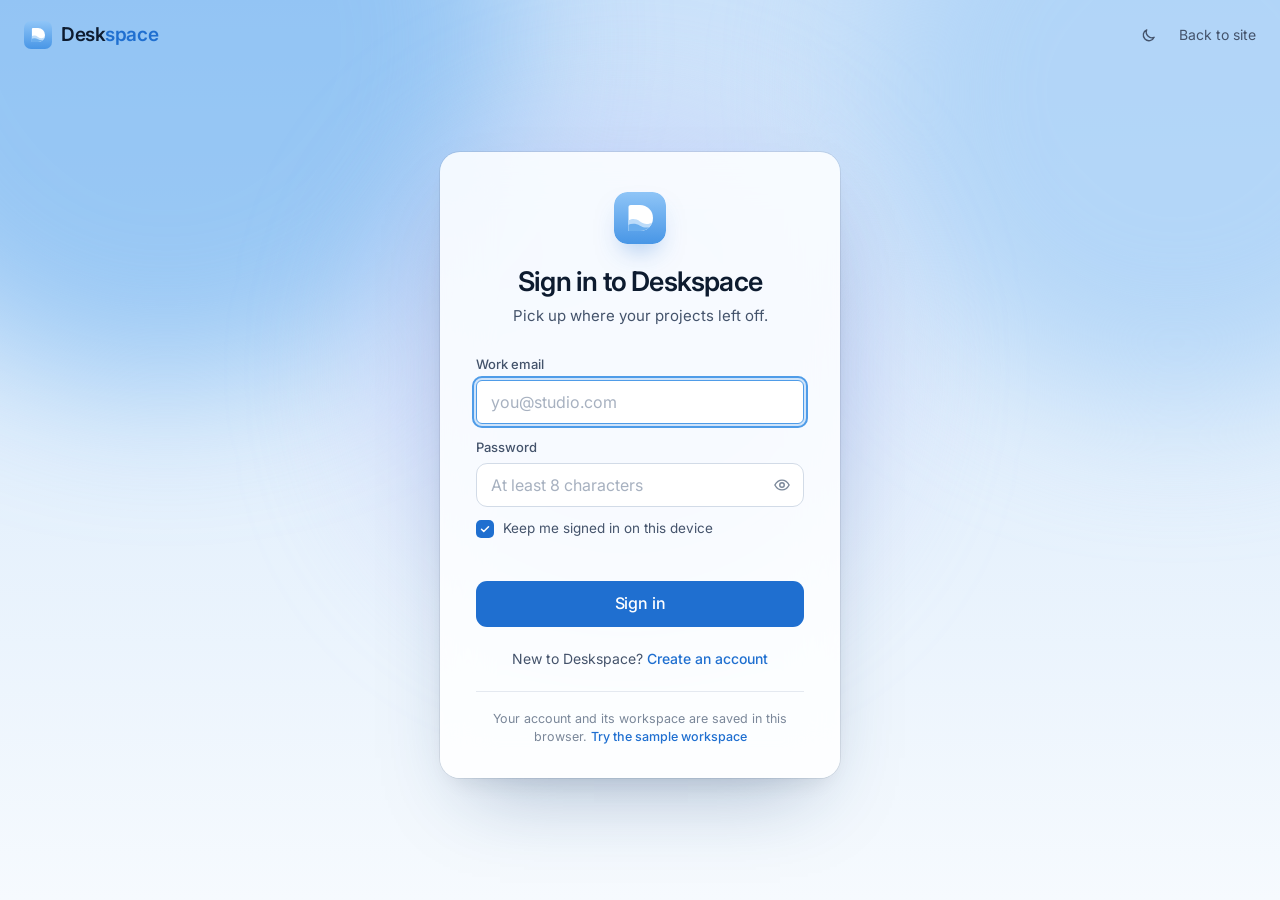
==== commit bd9fd06a: "App: macOS look, Finder folders, iPhone-style notes, calendar sidebar and picker, project sort/filte" ====
--- a/app.html
+++ b/app.html
@@ -8,13 +8,13 @@
 <link rel="preconnect" href="https://fonts.googleapis.com">
 <link rel="preconnect" href="https://fonts.gstatic.com" crossorigin>
 <link href="https://fonts.googleapis.com/css2?family=Inter:wght@400;500;600&display=swap" rel="stylesheet">
-<script src="js/cursor.js?v=v12-11151500" defer></script>
-<script src="js/theme.js?v=v12-11151500"></script>
-<link rel="stylesheet" href="css/base.css?v=v12-11151500">
-<link rel="stylesheet" href="css/app.css?v=v12-11151500">
+<script src="js/theme.js?v=v19-11180014"></script>
+<link rel="stylesheet" href="css/base.css?v=v19-11180014">
+<link rel="stylesheet" href="css/app.css?v=v19-11180014">
 </head>
 <body>
 <svg width="0" height="0" style="position:absolute" aria-hidden="true">
+  <defs><linearGradient id="mf-g" x1="0" y1="0" x2="0" y2="1"><stop offset="0" stop-color="#fff" stop-opacity=".3"/><stop offset="1" stop-color="#0e1b2e" stop-opacity=".1"/></linearGradient></defs>
   <symbol id="mark" viewBox="0 0 40 40">
     <linearGradient id="mark-g" x1="0" y1="0" x2="0" y2="1"><stop offset="0" stop-color="#8fc5f7"/><stop offset="1" stop-color="#4896e6"/></linearGradient>
     <rect width="40" height="40" rx="10" fill="url(#mark-g)"/>
@@ -38,6 +38,6 @@
 <div class="toast" id="toast" role="status"></div>
 <input type="file" id="picker" multiple hidden>
 
-<script src="js/app.js?v=v12-11151500"></script>
+<script src="js/app.js?v=v19-11180014"></script>
 </body>
 </html>
--- a/css/app.css
+++ b/css/app.css
@@ -469,7 +469,7 @@
 @keyframes tk-in { from { opacity: 0; transform: translateY(-8px); } }
 .tk .check { width: 20px; height: 20px; transition: background 0.2s, box-shadow 0.2s, color 0.2s; }
 .tk.open .check:hover { color: var(--sky-500); box-shadow: inset 0 0 0 1.5px var(--sky-500); }
-.tk .check.pop { animation: check-pop 0.36s var(--ease); }
+.tk .check.ticked { animation: check-pop 0.36s var(--ease); }
 @keyframes check-pop { 45% { transform: scale(1.3); } }
 .tk-main { flex: 1; min-width: 0; display: block; text-align: left; padding: 1px 0; }
 .tk-main b { display: block; font-weight: 500; white-space: nowrap; overflow: hidden; text-overflow: ellipsis; transition: color 0.2s; }
@@ -1203,3 +1203,287 @@
 /* the top bar (and its notification panel) must sit above the page content */
 .top { position: relative; z-index: 20; }
 .bell-menu { z-index: 40; max-width: calc(100vw - 24px); }
+
+/* ================= Round 13: macOS-clean pass ================= */
+
+/* --- Finder-style folders and app icons --- */
+.mf { display: block; flex: none; filter: drop-shadow(0 1px 1px rgba(13, 27, 47, 0.14)); }
+.mf.ghost { filter: none; }
+.mf-xs { width: 14px; height: 12px; }
+.mf-sm, .nav-item svg.mf-sm { width: 18px; height: 15px; }
+.mf-md { width: 28px; height: 23px; }
+.mf-lg { width: 60px; height: 49px; }
+.mf-tile { width: 34px; height: 28px; }
+.nav-item .mf-sm { margin: 0 -1px; }
+.ai { display: block; width: 32px; height: 32px; flex: none; filter: drop-shadow(0 1px 1.5px rgba(13, 27, 47, 0.16)); }
+
+/* --- macOS sidebar and surfaces --- */
+.nav-item { height: 28px; border-radius: 6px; }
+.nav-ind { border-radius: 6px; background: rgba(31, 111, 208, 0.11); box-shadow: none; }
+:root[data-theme="dark"] .nav-ind { background: rgba(163, 208, 250, 0.14); }
+.side-label { padding: 14px 8px 4px; }
+.side .logo { border-radius: 8px; padding: 2px 4px; margin-left: -4px; transition: background 0.2s; }
+.side .logo:hover { background: var(--hover); }
+.top { backdrop-filter: saturate(180%) blur(20px); -webkit-backdrop-filter: saturate(180%) blur(20px); }
+.view h1 { font-weight: 700; }
+.view::-webkit-scrollbar, .na-rows::-webkit-scrollbar, .nd-page::-webkit-scrollbar, .cl-list::-webkit-scrollbar { width: 11px; }
+.view::-webkit-scrollbar-thumb, .na-rows::-webkit-scrollbar-thumb, .nd-page::-webkit-scrollbar-thumb, .cl-list::-webkit-scrollbar-thumb { border: 3px solid transparent; border-radius: 8px; background: rgba(13, 27, 47, 0.18) padding-box; }
+:root[data-theme="dark"] .view::-webkit-scrollbar-thumb, :root[data-theme="dark"] .na-rows::-webkit-scrollbar-thumb, :root[data-theme="dark"] .nd-page::-webkit-scrollbar-thumb, :root[data-theme="dark"] .cl-list::-webkit-scrollbar-thumb { background-color: rgba(255, 255, 255, 0.2); }
+
+/* --- sidebar: plan and storage in one card, ring on the right --- */
+.plan-s { grid-template-columns: minmax(0, 1fr) auto; align-items: center; gap: 8px; margin-bottom: 10px; padding: 11px 10px 11px 12px; }
+.ps-l { display: flex; flex-direction: column; min-width: 0; }
+.ps-price { margin-top: 1px; font-size: 11.5px; color: var(--ink-2); font-variant-numeric: tabular-nums; white-space: nowrap; }
+.plan-s .ps-cta { grid-column: auto; margin-top: 7px; }
+.ps-st { display: flex; flex-direction: column; align-items: center; gap: 3px; }
+.ps-st .sring { width: 46px; height: 46px; }
+.ps-st small { font-size: 10px; line-height: 1.25; color: var(--muted); text-align: center; white-space: nowrap; }
+.ps-st small b { display: block; font-size: 11px; font-weight: 600; color: var(--ink); font-variant-numeric: tabular-nums; }
+.app.collapsed .plan-s { display: grid; grid-template-columns: 1fr; justify-items: center; padding: 6px 0; background: none; box-shadow: none; }
+.app.collapsed .plan-s .ps-l, .app.collapsed .ps-st small { display: none; }
+.app.collapsed .ps-st .sring { width: 38px; height: 38px; }
+
+/* --- home: five short tiles, even columns, room at the bottom --- */
+.home { flex: 1 0 auto; }
+.view.fill { padding-bottom: 28px; }
+.tile-ic > svg.ai { width: 32px; height: 32px; }
+.tile-ic > svg.mf-tile { width: 34px; height: 28px; }
+.tiles { grid-template-columns: repeat(auto-fit, minmax(150px, 1fr)); gap: 12px; }
+.tile { gap: 11px; padding: 8px 10px 8px 10px; border-radius: 12px; }
+.tile-ic { width: 34px; height: 34px; border-radius: 0; background: none; }
+.tile:hover .tile-ic { transform: translateY(-1px) scale(1.07); }
+.tile b { font-size: 13px; white-space: nowrap; }
+.tile-plus { width: 22px; height: 22px; margin-left: auto; }
+.tile-plus svg { width: 12px; height: 12px; }
+.home3 { grid-template-columns: repeat(3, minmax(0, 1fr)); }
+@media (max-width: 1180px) { .home3 { grid-template-columns: repeat(2, minmax(0, 1fr)); } }
+@media (max-width: 760px) { .home3 { grid-template-columns: minmax(0, 1fr); } }
+.home3.bottom > .card { min-width: 0; }
+.stor-card { display: flex; flex-direction: column; text-align: left; }
+.stor-card .sub-h .link { display: inline-flex; align-items: center; gap: 2px; font-size: 12.5px; }
+.stor-card .sub-h .link svg { width: 12px; height: 12px; }
+.sbar { display: flex; gap: 2px; height: 8px; margin: 16px 0 12px; border-radius: 99px; overflow: hidden; background: var(--fill-hover); }
+.sbar i { display: block; height: 100%; border-radius: 2px; }
+.view.enter .sbar i { animation: grow-x 1s var(--out) 0.35s both; transform-origin: left; }
+.k-video { background: var(--blue); }
+.k-image { background: var(--sky-400); }
+.k-doc { background: var(--sky-300); }
+.k-other { background: var(--faint); }
+.slegend { display: grid; grid-template-columns: 1fr 1fr; gap: 6px 18px; list-style: none; margin: 0; padding: 0; }
+.slegend li { display: flex; align-items: center; gap: 7px; font-size: 12px; color: var(--ink-2); min-width: 0; }
+.slegend li i { width: 8px; height: 8px; border-radius: 3px; flex: none; }
+.slegend li.free i { box-shadow: inset 0 0 0 1.5px var(--line-2); }
+.slegend li span { flex: 1; min-width: 0; }
+.slegend li b { font-weight: 600; color: var(--ink); font-variant-numeric: tabular-nums; }
+
+/* --- tasks: tick, strike through, then fade out --- */
+.tk-main b { width: fit-content; max-width: 100%; background: linear-gradient(currentColor, currentColor) 0 58% / 0 1.5px no-repeat; transition: color 0.3s, background-size 0.42s cubic-bezier(0.6, 0, 0.2, 1); }
+.tk.leaving .tk-main b { text-decoration: none; }
+.tk.striking .tk-main b { background-size: 100% 1.5px; color: var(--muted); }
+.tk.striking > .row { transition: background 0.4s; background: var(--surface); }
+.tk.striking .tk-main small { color: var(--faint); transition: color 0.3s; }
+.tk.fading > .row { opacity: 0; transform: translateX(16px) scale(0.985); transition: opacity 0.26s ease, transform 0.32s var(--ease); }
+.tk .check { position: relative; }
+.tk .check.ticked { animation: check-pop2 0.5s var(--spring); }
+.tk .check.ticked svg path { stroke-dasharray: 22; stroke-dashoffset: 22; animation: draw-check 0.36s 0.06s ease forwards; }
+.tk .check.ticked::after { content: ""; position: absolute; inset: -2px; border-radius: 50%; box-shadow: 0 0 0 2px var(--accent); animation: ring-burst 0.6s ease-out forwards; pointer-events: none; }
+@keyframes check-pop2 { 35% { transform: scale(0.82); } 70% { transform: scale(1.16); } }
+@keyframes draw-check { to { stroke-dashoffset: 0; } }
+@keyframes ring-burst { from { opacity: 0.55; transform: scale(1); } to { opacity: 0; transform: scale(1.9); } }
+
+/* --- notes: like Notes on iPhone and Mac --- */
+.notes-app { flex: 1; min-height: 540px; display: grid; grid-template-columns: 210px 300px minmax(0, 1fr); border-radius: 14px; overflow: hidden; background: var(--surface); box-shadow: 0 0 0 1px var(--hair), var(--card-shadow); }
+.na-folders { display: flex; flex-direction: column; gap: 1px; padding: 14px 8px; overflow-y: auto; background: var(--sidebar); border-right: 1px solid var(--line); }
+.na-h { padding: 2px 8px 8px; font-size: 11px; font-weight: 600; color: var(--muted); }
+.na-f { display: flex; align-items: center; gap: 9px; height: 30px; padding: 0 8px; border-radius: 7px; font-size: 13px; color: var(--ink-2); text-align: left; transition: background 0.15s; }
+.na-f span { flex: 1; min-width: 0; overflow: hidden; text-overflow: ellipsis; white-space: nowrap; }
+.na-f em { font-style: normal; font-size: 11.5px; color: var(--muted); font-variant-numeric: tabular-nums; }
+.na-f:hover { background: var(--hover); }
+.na-f.on { background: rgba(31, 111, 208, 0.11); color: var(--ink); font-weight: 500; }
+.na-list { display: flex; flex-direction: column; min-width: 0; min-height: 0; border-right: 1px solid var(--line); }
+.na-lh { display: flex; align-items: center; justify-content: space-between; gap: 8px; padding: 14px 12px 10px 16px; }
+.na-lh b { display: block; font-size: 17px; font-weight: 700; letter-spacing: -0.02em; white-space: nowrap; overflow: hidden; text-overflow: ellipsis; }
+.na-lh small { font-size: 12px; color: var(--muted); }
+.na-lh .icon-btn { color: var(--blue); }
+.na-lh .icon-btn svg { width: 19px; height: 19px; }
+.na-search { display: flex; align-items: center; gap: 7px; height: 30px; margin: 0 12px 8px; padding: 0 9px; border-radius: 8px; background: var(--fill); color: var(--muted); }
+.na-search:focus-within { background: var(--surface); box-shadow: 0 0 0 1px var(--sky-400), 0 0 0 4px var(--ring); }
+.na-search svg { width: 14px; height: 14px; flex: none; }
+.na-search input { flex: 1; min-width: 0; border: 0; outline: 0; background: none; font-size: 13px; color: var(--ink); }
+.na-rows { flex: 1; overflow-y: auto; padding: 0 8px 12px; }
+.na-g { padding: 12px 8px 5px; font-size: 12px; font-weight: 700; color: var(--ink); }
+.nl-row { position: relative; display: flex; gap: 10px; width: 100%; padding: 9px 10px; border-radius: 9px; text-align: left; transition: background 0.15s; }
+.nl-row + .nl-row::before { content: ""; position: absolute; left: 10px; right: 10px; top: 0; border-top: 1px solid var(--line); }
+.nl-row.on::before, .nl-row.on + .nl-row::before, .nl-row:hover::before, .nl-row:hover + .nl-row::before { opacity: 0; }
+.nl-row:hover { background: var(--hover); }
+.nl-row.on { background: var(--sky-100); }
+.nl-row .grow { flex: 1; min-width: 0; }
+.nl-row b { display: block; font-size: 13.5px; font-weight: 600; white-space: nowrap; overflow: hidden; text-overflow: ellipsis; }
+.nl-row small { display: flex; gap: 7px; margin-top: 1px; font-size: 12px; color: var(--muted); white-space: nowrap; overflow: hidden; }
+.nl-t { flex: none; color: var(--ink-2); }
+.nl-ex { min-width: 0; overflow: hidden; text-overflow: ellipsis; }
+.nl-row small.nl-loc { align-items: center; gap: 5px; margin-top: 4px; font-size: 11.5px; }
+.nl-row img { width: 42px; height: 42px; flex: none; align-self: center; border-radius: 7px; object-fit: cover; }
+.na-empty { padding: 30px 12px; text-align: center; font-size: 12.5px; color: var(--muted); }
+.na-doc { display: flex; flex-direction: column; min-width: 0; min-height: 0; background: var(--surface); }
+.na-none { margin: auto; display: flex; flex-direction: column; align-items: center; gap: 6px; padding: 24px; text-align: center; color: var(--muted); }
+.na-none .ai { width: 48px; height: 48px; margin-bottom: 6px; }
+.na-none b { color: var(--ink); font-size: 15px; }
+.nd { position: relative; flex: 1; display: flex; flex-direction: column; min-height: 0; background: var(--surface); }
+.nd-bar { display: flex; align-items: center; gap: 6px; padding: 9px 14px; border-bottom: 1px solid var(--line); }
+.nd-bar .sp { flex: 1; }
+.nd-bar .icon-btn { color: var(--blue); }
+.nd-bar .icon-btn svg { width: 17px; height: 17px; }
+.nd label.meta-chip { display: inline-flex; align-items: center; gap: 6px; height: 28px; margin: 0; padding: 0 4px 0 9px; border-radius: 7px; background: var(--fill); color: var(--ink-2); font-size: 12.5px; }
+.nd-back { display: inline-flex; align-items: center; gap: 1px; margin-right: 4px; color: var(--blue); font-size: 14px; font-weight: 500; }
+.nd-back svg { width: 19px; height: 19px; }
+.nd-done { height: 28px; padding: 0 6px; color: var(--blue); font-size: 14px; font-weight: 600; border-radius: 7px; }
+.nd-done:hover, .nd-back:hover { opacity: 0.75; }
+.nd-page { flex: 1; overflow-y: auto; padding: 16px clamp(20px, 5vw, 64px) 48px; }
+.nd-date { margin-bottom: 16px; text-align: center; font-size: 12px; color: var(--muted); }
+.nd-title { width: 100%; padding: 0; border: 0; outline: 0; background: none; font: 700 26px/1.2 var(--font); letter-spacing: -0.025em; color: var(--ink); }
+.nd-title::placeholder, .nd-body::placeholder { color: var(--faint); }
+.nd-body { display: block; width: 100%; min-height: 200px; padding: 10px 0 0; border: 0; outline: 0; resize: none; overflow: hidden; background: none; font: 400 15.5px/1.6 var(--font); color: var(--ink); }
+.nd-media { display: grid; grid-template-columns: repeat(auto-fill, minmax(150px, 1fr)); gap: 10px; margin-top: 18px; }
+.nd-media:empty { display: none; }
+.nd-m { position: relative; aspect-ratio: 4 / 3; border-radius: 10px; overflow: hidden; background: var(--fill); box-shadow: 0 0 0 1px var(--hair); }
+.nd-m .mt { width: 100%; height: 100%; aspect-ratio: auto; }
+.nd-m.loading { display: grid; place-items: center; }
+.nd-mx { position: absolute; top: 6px; right: 6px; width: 24px; height: 24px; border-radius: 50%; display: grid; place-items: center; background: rgba(13, 27, 47, 0.62); color: #fff; opacity: 0; transition: opacity 0.2s, transform 0.2s var(--spring); }
+.nd-mx svg { width: 12px; height: 12px; }
+.nd-m:hover .nd-mx, .nd-mx:focus-visible { opacity: 1; }
+.nd-mx:hover { transform: scale(1.1); }
+.nd.drop-hi .nd-page { background: var(--sky-50); box-shadow: inset 0 0 0 2px var(--sky-400); }
+.nd.swap .nd-page { animation: nd-in 0.35s var(--out) both; }
+@keyframes nd-in { from { opacity: 0; transform: translateY(6px); } }
+.modal.notesheet { width: min(760px, 100%); height: min(780px, calc(100dvh - 40px)); padding: 0; display: flex; flex-direction: column; overflow: hidden; border-radius: 16px; }
+.ncard .nfoot { justify-content: space-between; }
+@media (max-width: 1180px) { .notes-app { grid-template-columns: 270px minmax(0, 1fr); } .na-folders { display: none; } }
+@media (max-width: 760px) {
+  .notes-app { grid-template-columns: minmax(0, 1fr); grid-template-rows: auto minmax(420px, 1fr); }
+  .na-list { max-height: 320px; border-right: 0; border-bottom: 1px solid var(--line); }
+  .nd-title { font-size: 22px; }
+}
+
+/* --- calendar: sidebar, month/year picker, scroll through months --- */
+.cal2 { flex: 1; display: grid; grid-template-columns: 250px minmax(0, 1fr); gap: 18px; min-height: 0; }
+.cal-side2 { display: flex; flex-direction: column; gap: 12px; min-height: 0; overflow-y: auto; padding: 2px; scrollbar-width: none; }
+.cal-main2 { display: flex; flex-direction: column; min-width: 0; min-height: 0; }
+.mini, .cs-sec { padding: 12px; border-radius: 14px; background: var(--surface); box-shadow: 0 0 0 1px var(--hair), var(--card-shadow); }
+.cs-sec.grow { flex: 1; }
+.mini-h { display: flex; align-items: center; justify-content: space-between; padding: 0 2px 8px; }
+.mini-h b { font-size: 13px; font-weight: 600; }
+.mini-h span { display: flex; }
+.mini-g { display: grid; grid-template-columns: repeat(7, minmax(0, 1fr)); gap: 1px; text-align: center; }
+.mini-g i { padding: 2px 0 5px; font-style: normal; font-size: 10.5px; font-weight: 600; color: var(--muted); }
+.md { position: relative; height: 29px; border-radius: 50%; font-size: 12px; color: var(--ink); font-variant-numeric: tabular-nums; transition: background 0.15s, color 0.15s; }
+.md:hover { background: var(--hover); }
+.md.out { color: var(--faint); }
+.md.today { color: var(--blue); font-weight: 700; }
+.md.sel { background: var(--accent); color: var(--on-accent); font-weight: 600; }
+.md.has::after { content: ""; position: absolute; left: 50%; bottom: 3px; width: 4px; height: 4px; margin-left: -2px; border-radius: 50%; background: var(--sky-500); }
+.md.sel.has::after { background: var(--on-accent); }
+.cs-h { padding: 0 4px 6px; font-size: 11px; font-weight: 600; color: var(--muted); }
+.cs-f { display: flex; align-items: center; gap: 9px; width: 100%; height: 28px; padding: 0 6px; border-radius: 7px; font-size: 12.5px; color: var(--ink); text-align: left; transition: background 0.15s, color 0.2s; }
+.cs-f:hover { background: var(--hover); }
+.cs-f.off { color: var(--muted); }
+.cbx { width: 15px; height: 15px; flex: none; display: grid; place-items: center; border-radius: 4px; background: var(--ev); color: #fff; transition: background 0.2s, box-shadow 0.2s, color 0.2s; }
+.cbx svg { width: 11px; height: 11px; stroke-width: 3; }
+.cs-f.off .cbx { background: transparent; box-shadow: inset 0 0 0 1.5px var(--ev); color: transparent; }
+.cal-side2 .evlist .evl { padding-left: 4px; padding-right: 4px; }
+.cal-title { position: relative; }
+.cal-tbtn { display: inline-flex; align-items: center; gap: 6px; margin-left: -6px; padding: 2px 8px 2px 6px; border-radius: 10px; transition: background 0.2s; }
+.cal-tbtn:hover { background: var(--hover); }
+.cal-tbtn > svg { width: 18px; height: 18px; color: var(--muted); transition: transform 0.25s var(--ease); }
+.cal-tbtn[aria-expanded="true"] > svg { transform: rotate(180deg); }
+.cp-back { position: fixed; inset: 0; z-index: 29; }
+.menu.cal-pick { top: 46px; left: 0; width: 264px; padding: 10px; z-index: 30; animation: menu-in 0.22s var(--out) both; transform-origin: top left; }
+.cp-y { display: flex; align-items: center; justify-content: space-between; padding: 2px 2px 8px; }
+.cp-y b { font-size: 15px; font-weight: 600; font-variant-numeric: tabular-nums; }
+.cp-m { display: grid; grid-template-columns: repeat(4, minmax(0, 1fr)); gap: 4px; }
+.cp-m button { height: 34px; border-radius: 8px; font-size: 13px; color: var(--ink); transition: background 0.15s; }
+.cp-m button:hover { background: var(--hover); }
+.cp-m button.now { color: var(--blue); font-weight: 600; }
+.cp-m button.on { background: var(--accent); color: var(--on-accent); font-weight: 600; }
+.cp-today { display: block; margin: 8px auto 0; font-size: 12.5px; }
+.day.picked { background: var(--sky-50); box-shadow: inset 0 0 0 1.5px var(--sky-300); }
+.cal-body.anim.from-b > * { animation: slide-up2 0.5s var(--out) both; }
+.cal-body.anim.from-t > * { animation: slide-down2 0.5s var(--out) both; }
+@keyframes slide-up2 { from { opacity: 0; transform: translateY(40px); } }
+@keyframes slide-down2 { from { opacity: 0; transform: translateY(-40px); } }
+.cal2 .month { min-height: 460px; }
+@media (max-width: 1100px) {
+  .cal2 { grid-template-columns: minmax(0, 1fr); }
+  .cal-side2 { order: 2; display: grid; grid-template-columns: repeat(auto-fit, minmax(230px, 1fr)); overflow: visible; }
+}
+
+/* --- projects and files: filter, sort, grid or list --- */
+.ptools { display: flex; align-items: center; gap: 10px; flex-wrap: wrap; margin: -4px 0 14px; }
+.ptools .sp { flex: 1; }
+.seg.fil button { display: inline-flex; align-items: center; gap: 6px; height: 26px; padding: 0 10px; }
+.sdot { width: 7px; height: 7px; border-radius: 50%; flex: none; }
+.sdot.draft { background: var(--faint); }
+.sdot.review { background: var(--sky-500); }
+.sdot.changes { background: var(--red); }
+.sdot.approved { background: var(--green); }
+.sortsel { display: inline-flex; align-items: center; gap: 5px; height: 30px; padding: 0 8px 0 10px; border-radius: 8px; background: var(--surface); box-shadow: 0 0 0 1px var(--hair); color: var(--muted); cursor: pointer; }
+.sortsel svg { width: 14px; height: 14px; flex: none; }
+.sortsel select { appearance: none; -webkit-appearance: none; border: 0; outline: 0; background: none; font: 500 12.5px var(--font); color: var(--ink); cursor: pointer; }
+.sortsel:focus-within { box-shadow: 0 0 0 1px var(--sky-400), 0 0 0 4px var(--ring); }
+.seg.icn button { width: 30px; height: 26px; padding: 0; display: grid; place-items: center; }
+.seg.icn svg { width: 15px; height: 15px; }
+.plist, .flist { padding: 2px 0; overflow: hidden; }
+.prow, .frow { display: grid; align-items: center; gap: 14px; width: 100%; padding: 8px 16px; border-top: 1px solid var(--line); text-align: left; transition: background 0.15s; }
+.prow { grid-template-columns: 30px minmax(0, 2.2fr) minmax(0, 1.2fr) 64px 100px 104px 92px 14px; }
+.frow { grid-template-columns: 56px minmax(0, 2.4fr) minmax(0, 1fr) 58px 76px 104px 52px; }
+.prow.head, .frow.head { padding-top: 7px; padding-bottom: 7px; border-top: 0; font-size: 11px; font-weight: 600; color: var(--muted); cursor: default; }
+.prow:not(.head):hover, .frow:not(.head):hover { background: var(--hover); }
+.prow > svg:last-child { width: 14px; height: 14px; color: var(--faint); transition: transform 0.2s, color 0.2s; }
+.prow:not(.head):hover > svg:last-child { transform: translateX(3px); color: var(--blue); }
+.pr-name, .fr-name { min-width: 0; }
+.pr-name b, .fr-name b { display: block; font-size: 13.5px; font-weight: 600; white-space: nowrap; overflow: hidden; text-overflow: ellipsis; }
+.pr-name small, .fr-name small { display: none; font-size: 12px; color: var(--muted); }
+.fr-name small { display: block; }
+.head .pr-name, .head .fr-name { font-weight: 600; }
+.pr-c, .pr-n, .pr-d, .fr-k, .fr-v, .fr-sz, .fr-c { font-size: 12.5px; color: var(--ink-2); white-space: nowrap; overflow: hidden; text-overflow: ellipsis; font-variant-numeric: tabular-nums; }
+.head > span { color: var(--muted); font-size: 11px; }
+.fr-c { display: inline-flex; align-items: center; gap: 4px; }
+.fr-c svg { width: 13px; height: 13px; color: var(--blue); }
+.pr-p .pprog { margin: 0; }
+.fr-th { position: relative; width: 56px; height: 36px; border-radius: 6px; overflow: hidden; background: var(--fill); display: grid; place-items: center; }
+.fr-th img { width: 100%; height: 100%; object-fit: cover; }
+.fr-th .ph svg { width: 16px; height: 16px; color: var(--muted); }
+.li-in { animation: rise 0.5s var(--out) both; animation-delay: calc(var(--i, 0) * 28ms); }
+@media (max-width: 900px) {
+  .prow { grid-template-columns: 30px minmax(0, 1fr) 96px 14px; }
+  .prow .pr-c, .prow .pr-n, .prow .pr-p, .prow .pr-d { display: none; }
+  .prow .pr-name small { display: block; }
+  .frow { grid-template-columns: 56px minmax(0, 1fr) 100px; }
+  .frow .fr-k, .frow .fr-v, .frow .fr-sz, .frow .fr-c { display: none; }
+  .ptools .seg.fil { order: 3; width: 100%; overflow-x: auto; }
+}
+.folders { display: flex; flex-wrap: wrap; gap: 4px; margin-bottom: 14px; }
+.fold { width: 112px; display: flex; flex-direction: column; align-items: center; gap: 2px; padding: 10px 6px 8px; border-radius: 10px; text-align: center; transition: background 0.15s; }
+.fold:hover { background: var(--hover); }
+.fold.on { background: rgba(31, 111, 208, 0.09); }
+.fold .mf-lg { margin-bottom: 5px; transition: transform 0.3s var(--spring); }
+.fold:hover .mf-lg { transform: translateY(-2px) scale(1.04); }
+.fold b { max-width: 100%; padding: 1px 6px; border-radius: 5px; font-size: 12.5px; font-weight: 500; white-space: nowrap; overflow: hidden; text-overflow: ellipsis; }
+.fold.on b { background: var(--accent); color: var(--on-accent); }
+.fold small { font-size: 11px; color: var(--muted); }
+.fold.add b { color: var(--muted); }
+
+/* --- team: switching chats or tabs moves only what changed --- */
+.chat-pane.swap .cp-h { animation: sw-fade 0.3s var(--out) both; }
+.chat-pane.swap .thread > * { animation: sw-up 0.4s var(--out) both; }
+.chat-pane.swap .composer { animation: sw-fade 0.3s 0.05s both; }
+.tchat.swap, .tm-grid.swap { animation: sw-up 0.4s var(--out) both; }
+@keyframes sw-fade { from { opacity: 0; } }
+@keyframes sw-up { from { opacity: 0; transform: translateY(8px); } }
+.cl-row { transition: background 0.22s; }
+
+@media (prefers-reduced-motion: reduce) {
+  .tk .check.ticked, .tk .check.ticked svg path, .tk .check.ticked::after, .nd.swap .nd-page, .chat-pane.swap *, .tchat.swap, .tm-grid.swap, .li-in, .view.enter .sbar i, .cal-body.anim > * { animation: none !important; }
+  .tk .check.ticked svg path { stroke-dashoffset: 0; }
+}
+@media (max-width: 700px) { .tiles > .tile:last-child:nth-child(odd) { grid-column: 1 / -1; } }
